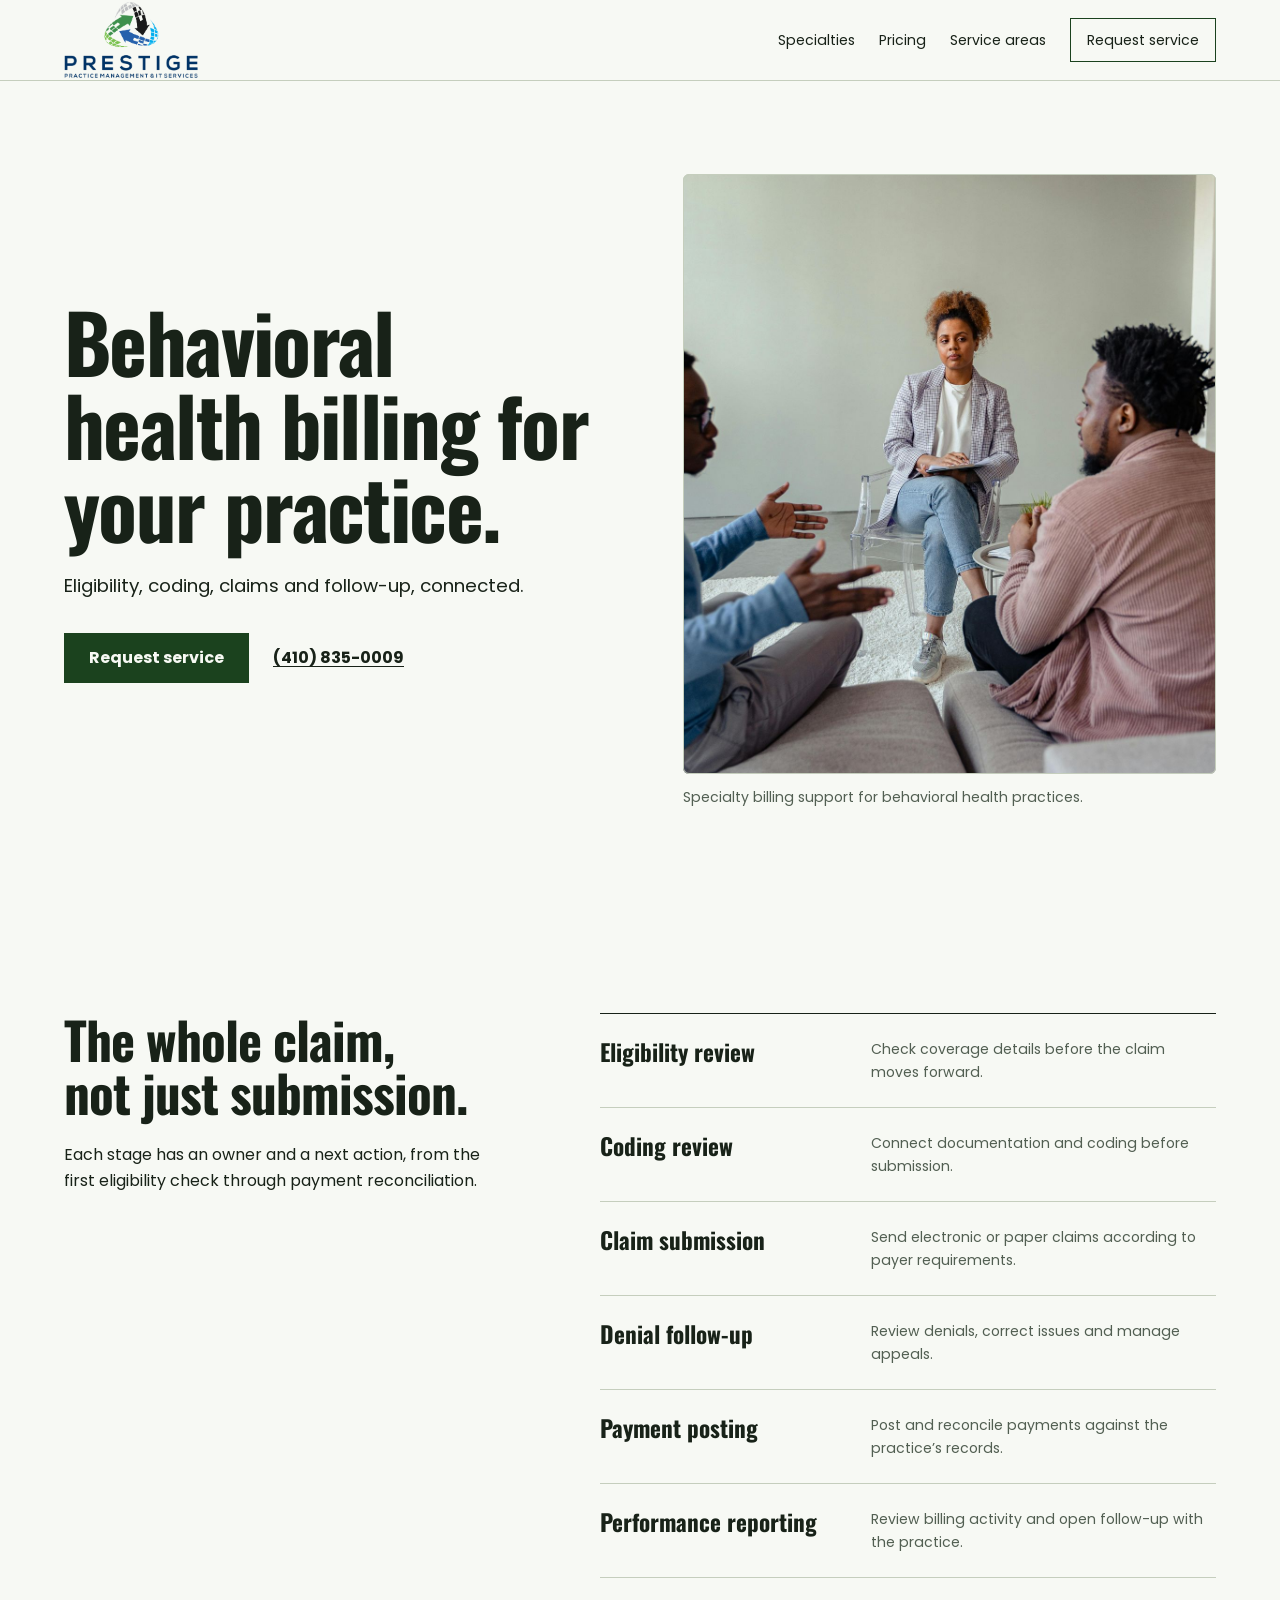
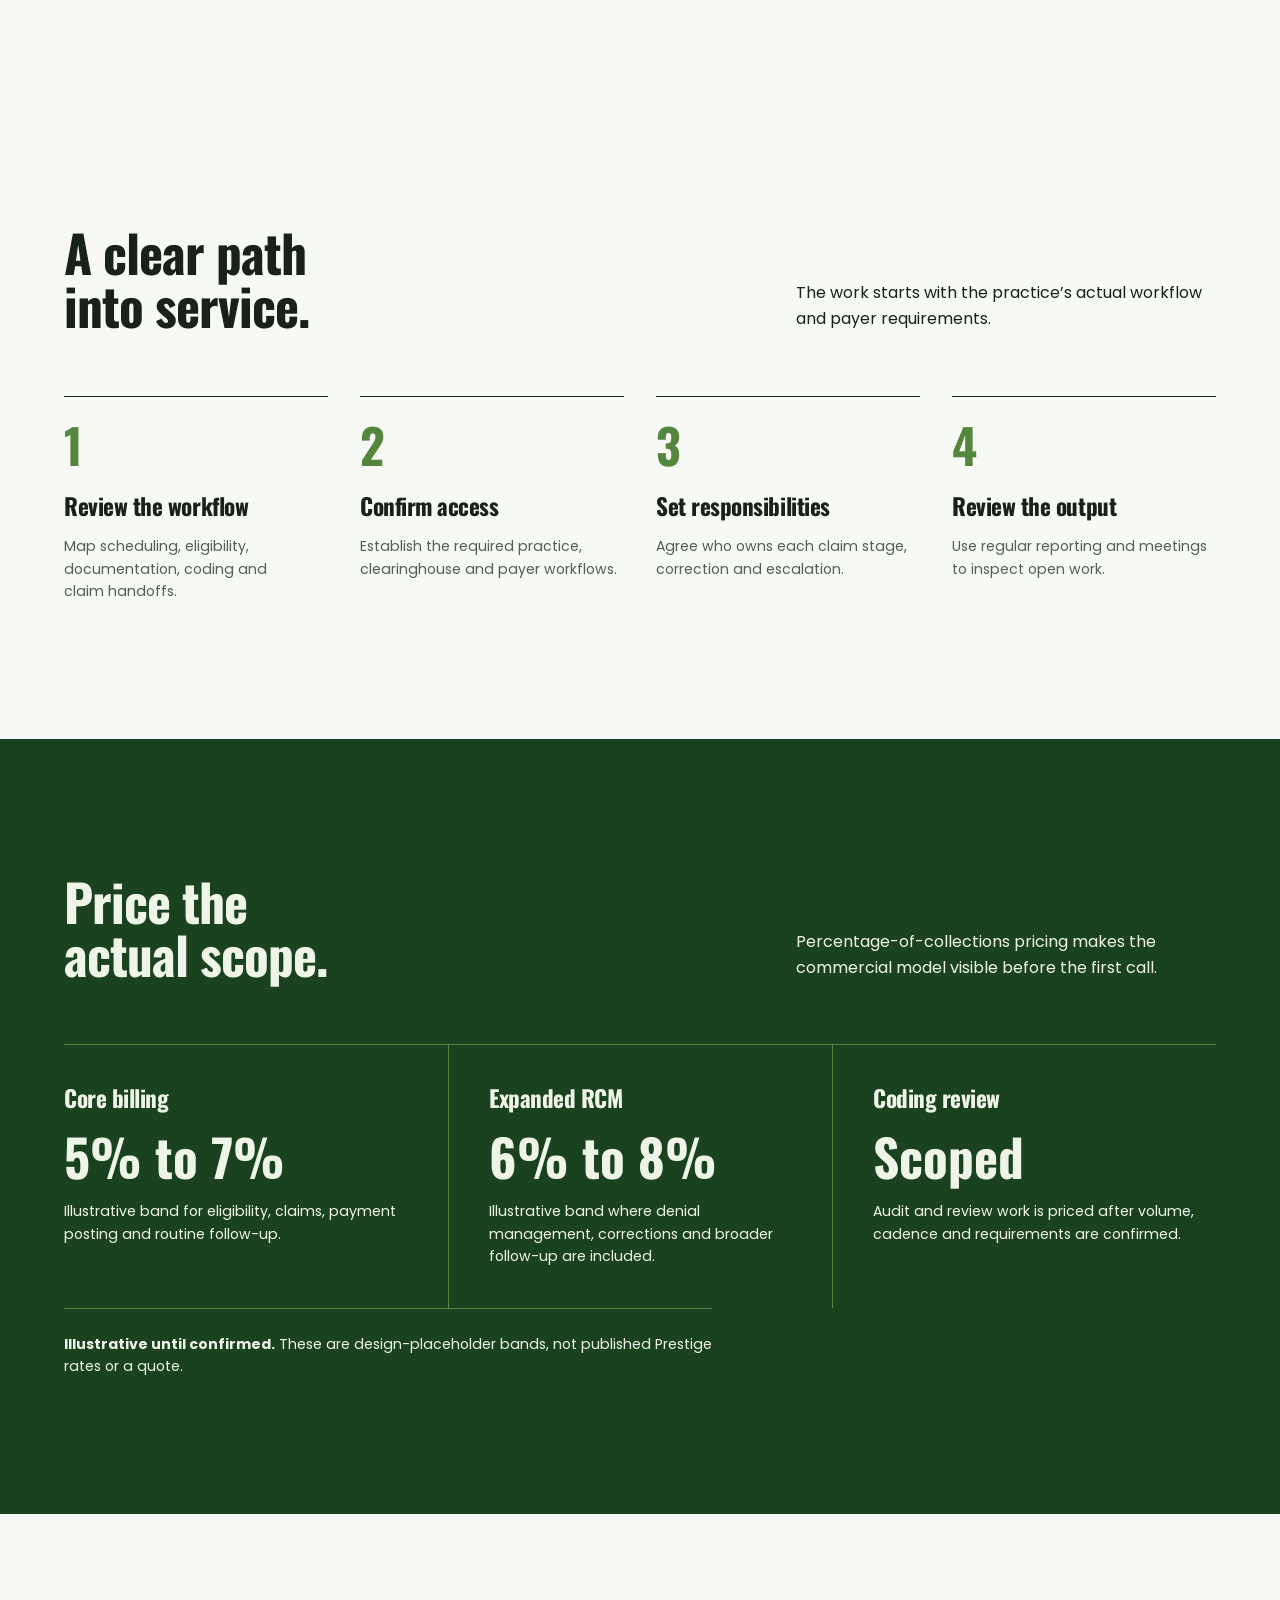
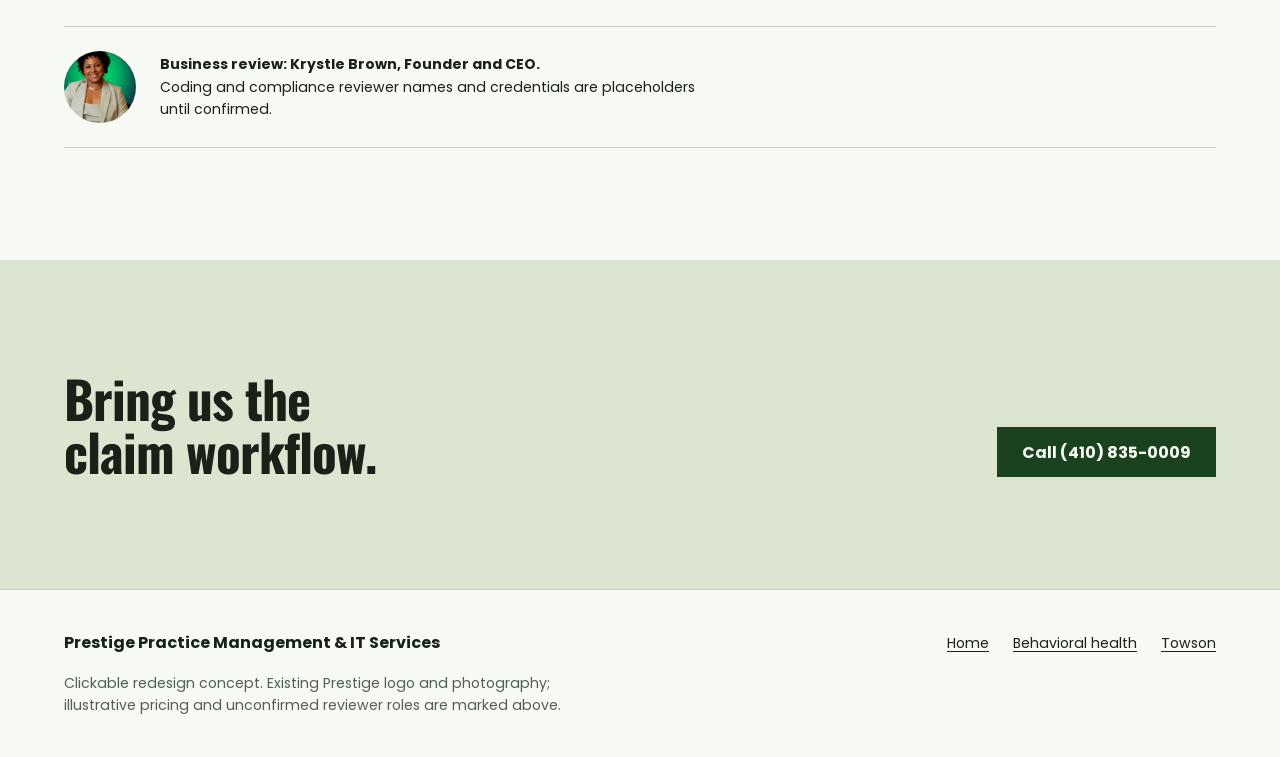
==== behavioral-health.html @ cbd38032 "Add Prestige PMIT clickable redesign concept" ====
<!doctype html>
<html lang="en">
<head>
  <meta charset="utf-8">
  <meta name="viewport" content="width=device-width,initial-scale=1">
  <title>Behavioral Health Billing | Prestige PMIT</title>
  <meta name="description" content="Behavioral health billing support from Prestige PMIT, covering eligibility, claims, denials, payment posting and reporting.">
  <link rel="preload" href="assets/behavioral-health.jpg" as="image" fetchpriority="high">
  <link rel="stylesheet" href="styles.css">
  <script src="site.js" defer></script>
</head>
<body>
  <a class="skip" href="#main">Skip to content</a>
  <header class="site-header">
    <div class="container nav">
      <a class="brand" href="index.html" aria-label="Prestige PMIT home"><img src="assets/prestige-logo.png" width="1566" height="910" alt="Prestige Practice Management & IT Services"></a>
      <button class="menu-toggle" type="button" aria-expanded="false" aria-controls="nav-links">Menu</button>
      <ul class="nav-links" id="nav-links">
        <li><a href="index.html#specialties">Specialties</a></li><li><a href="#pricing">Pricing</a></li><li><a href="towson.html">Service areas</a></li><li><a class="nav-cta" href="#request">Request service</a></li>
      </ul>
    </div>
  </header>
  <main id="main">
    <section class="hero">
      <div class="container hero-grid">
        <div class="hero-copy">
          <h1>Behavioral health billing for your practice.</h1>
          <p class="lead">Eligibility, coding, claims and follow-up, connected.</p>
          <div class="hero-actions"><a class="button" href="#request">Request service</a><a class="text-link" href="tel:(410) 835-0009">(410) 835-0009</a></div>
        </div>
        <figure class="hero-figure"><div class="hero-frame"><img src="assets/behavioral-health.jpg" width="1920" height="1280" alt="A behavioral health consultation" style="object-position:center" fetchpriority="high" decoding="async"></div><figcaption>Specialty billing support for behavioral health practices.</figcaption></figure>
      </div>
    </section>

    <section class="section section--tight">
      <div class="container split">
        <div class="split-copy"><h2>The whole claim, not just submission.</h2><p>Each stage has an owner and a next action, from the first eligibility check through payment reconciliation.</p></div>
        <ul class="check-list">
          <li><strong>Eligibility review</strong><span>Check coverage details before the claim moves forward.</span></li>
          <li><strong>Coding review</strong><span>Connect documentation and coding before submission.</span></li>
          <li><strong>Claim submission</strong><span>Send electronic or paper claims according to payer requirements.</span></li>
          <li><strong>Denial follow-up</strong><span>Review denials, correct issues and manage appeals.</span></li>
          <li><strong>Payment posting</strong><span>Post and reconcile payments against the practice’s records.</span></li>
          <li><strong>Performance reporting</strong><span>Review billing activity and open follow-up with the practice.</span></li>
        </ul>
      </div>
    </section>

    <section class="section">
      <div class="container">
        <div class="section-head"><h2>A clear path into service.</h2><p>The work starts with the practice’s actual workflow and payer requirements.</p></div>
        <ol class="steps">
          <li><h3>Review the workflow</h3><p>Map scheduling, eligibility, documentation, coding and claim handoffs.</p></li>
          <li><h3>Confirm access</h3><p>Establish the required practice, clearinghouse and payer workflows.</p></li>
          <li><h3>Set responsibilities</h3><p>Agree who owns each claim stage, correction and escalation.</p></li>
          <li><h3>Review the output</h3><p>Use regular reporting and meetings to inspect open work.</p></li>
        </ol>
      </div>
    </section>

    <section class="section pricing" id="pricing">
      <div class="container">
        <div class="section-head"><h2>Price the actual scope.</h2><p>Percentage-of-collections pricing makes the commercial model visible before the first call.</p></div>
        <div class="price-grid">
          <article class="price"><h3>Core billing</h3><div class="amount">5% to 7%</div><p>Illustrative band for eligibility, claims, payment posting and routine follow-up.</p></article>
          <article class="price"><h3>Expanded RCM</h3><div class="amount">6% to 8%</div><p>Illustrative band where denial management, corrections and broader follow-up are included.</p></article>
          <article class="price"><h3>Coding review</h3><div class="amount">Scoped</div><p>Audit and review work is priced after volume, cadence and requirements are confirmed.</p></article>
        </div>
        <p class="price-note"><strong>Illustrative until confirmed.</strong> These are design-placeholder bands, not published Prestige rates or a quote.</p>
      </div>
    </section>

    <section class="section section--tight">
      <div class="container">
        <div class="byline"><img src="assets/krystle-brown-portrait.png" width="400" height="600" alt="Krystle Brown" loading="lazy"><p><strong>Business review: Krystle Brown, Founder and CEO.</strong><br>Coding and compliance reviewer names and credentials are placeholders until confirmed.</p></div>
      </div>
    </section>

    <section class="close" id="request"><div class="container close-grid"><h2>Bring us the claim workflow.</h2><div class="hero-actions"><a class="button" href="tel:(410) 835-0009">Call (410) 835-0009</a></div></div></section>
  </main>
  <footer class="site-footer"><div class="container"><div class="footer-grid"><strong>Prestige Practice Management & IT Services</strong><nav class="footer-links" aria-label="Footer"><a href="index.html">Home</a><a href="behavioral-health.html">Behavioral health</a><a href="towson.html">Towson</a></nav></div><p class="prototype-note">Clickable redesign concept. Existing Prestige logo and photography; illustrative pricing and unconfirmed reviewer roles are marked above.</p></div></footer>
</body>
</html>
---- styles.css ----
/* Hallmark · theme: custom · idea: "A calm, exact practice ledger for a firm with real proof" · vibe: "editorial, precise, local, assured" · genre: editorial · job: hire · hero: asymmetric founder portrait · nav: quiet edge-aligned bar · footer: contact ledger · posture: committed · axes: light/grotesk-heavy/cool-green · imagery: existing Prestige brand assets
 * pre-emit critique: P4 H5 E4 S5 R4 V4 · weakest: R, seven services could become a generic grid; resolved with an uneven editorial index
 * hero-review: ship · 0 findings
 * finish-review: ship · 0 findings · gap: no before screenshots supplied
 */
@font-face{font-family:Oswald;src:url("assets/oswald.woff2") format("woff2");font-style:normal;font-weight:700;font-display:swap}
@font-face{font-family:Poppins;src:url("assets/poppins-regular.woff2") format("woff2");font-style:normal;font-weight:400;font-display:swap}
@font-face{font-family:Poppins;src:url("assets/poppins-bold.woff2") format("woff2");font-style:normal;font-weight:700;font-display:swap}
:root{
  --color-paper:oklch(98% .008 125);--color-paper-2:oklch(95% .018 125);--color-paper-3:oklch(91% .032 125);
  --color-ink:oklch(24% .025 145);--color-muted:oklch(47% .025 145);--color-rule:oklch(84% .025 130);
  --color-brand:oklch(57% .12 137);--color-brand-deep:oklch(34% .075 145);--color-brand-bright:oklch(76% .18 132);
  --color-accent-ink:oklch(98% .008 125);--color-focus:oklch(60% .17 137);--color-on-dark:oklch(96% .015 125);
  --font-display:Oswald,"Arial Narrow",sans-serif;--font-body:Poppins,system-ui,sans-serif;
  --text-display:clamp(3.6rem,6.3vw,6rem);--text-display-s:clamp(3rem,5vw,4.8rem);--text-section:clamp(2.5rem,4vw,3.6rem);--text-title:1.45rem;--text-lead:1.16rem;--text-md:1rem;--text-sm:.88rem;
  --space-3xs:2px;--space-2xs:4px;--space-xs:8px;--space-sm:12px;--space-md:16px;--space-lg:24px;--space-xl:40px;--space-2xl:64px;--space-3xl:96px;--space-4xl:144px;
  --section-gap-s:112px;--section-gap:136px;--container:1360px;--gutter:64px;--gap-columns:32px;
  --radius-card:6px;--dur-micro:120ms;--dur-short:220ms;--ease-out:cubic-bezier(.16,1,.3,1);--z-nav:300;
}
*{box-sizing:border-box}
html,body{overflow-x:clip}
html{scroll-behavior:smooth;scroll-padding-top:var(--space-3xl);scrollbar-color:var(--color-brand) var(--color-paper-2)}
body{margin:0;background:var(--color-paper);color:var(--color-ink);font-family:var(--font-body);font-size:var(--text-md);line-height:1.6;font-synthesis:none;caret-color:var(--color-brand)}
::selection{background:var(--color-brand-bright);color:var(--color-ink)}
img{display:block;max-width:100%}
a{color:inherit;text-decoration-thickness:1px;text-underline-offset:.2em}
button,a{touch-action:manipulation}
a:focus-visible,button:focus-visible,summary:focus-visible{outline:3px solid var(--color-focus);outline-offset:4px}
h1,h2,h3{margin:0;font-family:var(--font-display);font-weight:700;line-height:1.03;letter-spacing:-.02em;text-wrap:balance;overflow-wrap:break-word;min-width:0}
h1{font-size:var(--text-display);max-width:13ch}
h2{font-size:var(--text-section);max-width:16ch}
h3{font-size:var(--text-title);line-height:1.15;max-width:28ch}
p{margin:0;max-width:65ch;text-wrap:pretty}
ul,ol{margin:0;padding:0}
.container{width:100%;max-width:var(--container);margin-inline:auto;padding-inline:var(--gutter)}
.skip{position:absolute;left:var(--space-md);top:var(--space-md);transform:translateY(-200%);background:var(--color-ink);color:var(--color-on-dark);padding:var(--space-sm) var(--space-md);z-index:var(--z-nav)}
.skip:focus{transform:translateY(0)}
.site-header{border-bottom:1px solid var(--color-rule);background:var(--color-paper);position:relative;z-index:var(--z-nav)}
.nav{min-height:80px;display:flex;align-items:center;justify-content:space-between;gap:var(--space-lg)}
.brand{display:flex;align-items:center;gap:var(--space-md);text-decoration:none;flex-shrink:0}
.brand img{width:134px;height:78px;object-fit:contain}
.nav-links{display:flex;align-items:center;gap:var(--space-lg);list-style:none}
.nav-links a{font-size:var(--text-sm);text-decoration:none;white-space:nowrap}
.nav-links a:hover{color:var(--color-brand-deep);text-decoration:underline}
.nav-links .nav-cta{border:1px solid var(--color-brand-deep);min-height:44px;display:inline-flex;align-items:center;padding-inline:var(--space-md)}
.menu-toggle{display:none;border:1px solid var(--color-rule);background:var(--color-paper);color:var(--color-ink);font:var(--text-md) var(--font-body);min-height:44px;padding-inline:var(--space-md)}
.hero{padding-block:var(--space-xl);min-height:calc(100svh - 80px);display:flex;align-items:center}
.hero-grid{display:grid;grid-template-columns:minmax(0,1.02fr) minmax(0,.98fr);gap:var(--space-2xl);align-items:center;width:100%}
.hero-copy{display:flex;flex-direction:column;align-items:flex-start;gap:var(--space-lg)}
.hero-copy .lead{font-size:var(--text-lead);line-height:1.55;max-width:46ch}
.hero-actions{display:flex;align-items:center;gap:var(--space-lg);flex-wrap:wrap;padding-top:var(--space-xs)}
.button{display:inline-flex;align-items:center;justify-content:center;min-height:50px;padding-inline:var(--space-lg);border:1px solid var(--color-brand-deep);background:var(--color-brand-deep);color:var(--color-accent-ink);font-weight:700;text-decoration:none;white-space:nowrap;transition:background-color var(--dur-micro) var(--ease-out)}
.button:hover,.button:active{background:var(--color-brand)}
.button:disabled,.menu-toggle:disabled{opacity:.55;cursor:not-allowed}
.text-link{font-weight:700;white-space:nowrap}
.hero-figure{margin:0;min-width:0}
.hero-frame{aspect-ratio:4/4.5;overflow:hidden;border-radius:var(--radius-card);outline:1px solid var(--color-rule);outline-offset:-1px;background:var(--color-paper-2)}
.hero-frame img{width:100%;height:100%;object-fit:cover;object-position:76% center}
.hero-figure figcaption{padding-top:var(--space-sm);font-size:var(--text-sm);color:var(--color-muted);font-variant-numeric:tabular-nums}
.trust{border-block:1px solid var(--color-rule);background:var(--color-paper-2)}
.trust-grid{display:grid;grid-template-columns:repeat(4,minmax(0,1fr))}
.fact{padding-block:var(--space-lg);padding-inline:var(--space-lg);border-left:1px solid var(--color-rule)}
.fact:first-child{border-left:0;padding-left:0}
.fact:last-child{padding-right:0}
.fact strong{display:block;font-family:var(--font-display);font-size:2rem;line-height:1.1;font-variant-numeric:tabular-nums}
.fact span{display:block;font-size:var(--text-sm);color:var(--color-muted);padding-top:var(--space-xs)}
.section{padding-block:var(--section-gap)}
.section--tight{padding-block:var(--section-gap-s)}
.section-head{display:grid;grid-template-columns:minmax(0,1fr) minmax(0,1fr);gap:var(--gap-columns);align-items:end;padding-bottom:var(--space-2xl)}
.section-head p{max-width:42ch;justify-self:end}
.specialty-grid{display:grid;grid-template-columns:repeat(12,minmax(0,1fr));gap:var(--gap-columns)}
.specialty{grid-column:span 3;border-top:1px solid var(--color-ink);padding-block:var(--space-lg);display:flex;flex-direction:column;gap:var(--space-md);min-height:240px}
.specialty:nth-child(1),.specialty:nth-child(2){grid-column:span 6}
.specialty:nth-child(6),.specialty:nth-child(7){grid-column:span 6}
.specialty p{font-size:var(--text-sm);color:var(--color-muted)}
.specialty a{display:flex;flex-direction:column;gap:var(--space-md);text-decoration:none;flex:1}
.specialty a:hover h3{color:var(--color-brand-deep);text-decoration:underline;text-decoration-thickness:1px}
.specialty .service-meta{margin-top:auto;font-size:var(--text-sm);color:var(--color-brand-deep)}
.pricing{background:var(--color-brand-deep);color:var(--color-on-dark)}
.pricing .section-head p{color:var(--color-on-dark)}
.price-grid{display:grid;grid-template-columns:repeat(3,minmax(0,1fr));border-top:1px solid var(--color-brand)}
.price{padding-block:var(--space-xl);padding-inline:var(--space-xl);border-left:1px solid var(--color-brand)}
.price:first-child{border-left:0;padding-left:0}
.price:last-child{padding-right:0}
.price h3{font-size:var(--text-title)}
.price .amount{font-family:var(--font-display);font-size:clamp(2.8rem,4vw,4.2rem);line-height:1.1;padding-block:var(--space-md);font-variant-numeric:tabular-nums}
.price p{font-size:var(--text-sm);max-width:45ch;font-variant-numeric:tabular-nums}
.price-note{border-top:1px solid var(--color-brand);padding-top:var(--space-lg);font-size:var(--text-sm);max-width:72ch;font-variant-numeric:tabular-nums}
.local-grid{display:grid;grid-template-columns:minmax(0,5fr) minmax(0,7fr);gap:var(--space-3xl);align-items:start}
.local-copy{display:flex;flex-direction:column;gap:var(--space-lg);align-items:flex-start}
.town-list{list-style:none;border-top:1px solid var(--color-rule)}
.town-list li{display:grid;grid-template-columns:minmax(0,1fr) minmax(0,1.3fr);gap:var(--space-lg);padding-block:var(--space-lg);border-bottom:1px solid var(--color-rule)}
.town-list strong{font-family:var(--font-display);font-size:var(--text-title);line-height:1.2}
.town-list span{color:var(--color-muted);font-size:var(--text-sm)}
.authors{border-top:1px solid var(--color-ink)}
.author{display:grid;grid-template-columns:minmax(0,4fr) minmax(0,4fr) minmax(0,4fr);gap:var(--space-lg);padding-block:var(--space-lg);border-bottom:1px solid var(--color-rule);align-items:baseline}
.author strong{font-family:var(--font-display);font-size:var(--text-title)}
.author span{font-size:var(--text-sm);color:var(--color-muted)}
.close{padding-block:var(--section-gap-s);background:var(--color-paper-3)}
.close-grid{display:flex;align-items:end;justify-content:space-between;gap:var(--space-xl)}
.close h2{max-width:14ch}
.site-footer{padding-block:var(--space-xl);border-top:1px solid var(--color-rule)}
.footer-grid{display:flex;align-items:center;justify-content:space-between;gap:var(--space-lg)}
.footer-links{display:flex;gap:var(--space-lg);flex-wrap:wrap;font-size:var(--text-sm)}
.prototype-note{font-size:var(--text-sm);color:var(--color-muted);max-width:60ch;padding-top:var(--space-md)}
.page-intro{padding-block:var(--space-xl);border-bottom:1px solid var(--color-rule)}
.page-intro .container{display:flex;justify-content:space-between;gap:var(--space-lg);font-size:var(--text-sm);color:var(--color-muted)}
.breadcrumbs{display:flex;gap:var(--space-sm);list-style:none;flex-wrap:wrap}
.breadcrumbs a{white-space:nowrap}
.split{display:grid;grid-template-columns:minmax(0,5fr) minmax(0,7fr);gap:var(--space-3xl);align-items:start}
.split-copy{display:flex;flex-direction:column;gap:var(--space-lg)}
.check-list{list-style:none;border-top:1px solid var(--color-ink)}
.check-list li{padding-block:var(--space-lg);border-bottom:1px solid var(--color-rule);display:grid;grid-template-columns:minmax(0,1fr) minmax(0,1.4fr);gap:var(--space-lg)}
.check-list strong{font-family:var(--font-display);font-size:var(--text-title);line-height:1.2}
.check-list span{font-size:var(--text-sm);color:var(--color-muted)}
.steps{counter-reset:steps;list-style:none;display:grid;grid-template-columns:repeat(4,minmax(0,1fr));gap:var(--gap-columns)}
.steps li{counter-increment:steps;border-top:1px solid var(--color-ink);padding-top:var(--space-lg)}
.steps li::before{content:counter(steps);display:block;font-family:var(--font-display);font-size:3rem;line-height:1;color:var(--color-brand);font-variant-numeric:tabular-nums;padding-bottom:var(--space-lg)}
.steps h3{padding-bottom:var(--space-md)}
.steps p{font-size:var(--text-sm);color:var(--color-muted)}
.byline{display:flex;gap:var(--space-lg);align-items:center;border-block:1px solid var(--color-rule);padding-block:var(--space-lg)}
.byline img{width:72px;height:72px;object-fit:cover;object-position:90% center;border-radius:50%}
.byline p{font-size:var(--text-sm)}
.table-wrap{overflow-x:auto}
table{width:100%;border-collapse:collapse;text-align:left}
th{font-size:var(--text-sm);font-weight:700;color:var(--color-muted);padding-block:var(--space-md);border-bottom:1px solid var(--color-ink);white-space:nowrap}
td{padding-block:var(--space-lg);padding-right:var(--space-lg);border-bottom:1px solid var(--color-rule);vertical-align:top}
td:first-child{font-weight:700}
.faq{border-top:1px solid var(--color-ink)}
details{border-bottom:1px solid var(--color-rule)}
summary{cursor:pointer;list-style:none;font-family:var(--font-display);font-size:var(--text-title);line-height:1.3;padding-block:var(--space-lg);padding-right:var(--space-xl);position:relative}
summary::-webkit-details-marker{display:none}
summary::after{content:"+";position:absolute;right:0;top:var(--space-lg);font-family:var(--font-body)}
details[open] summary::after{content:"−"}
details p{padding-bottom:var(--space-lg);max-width:62ch}
@media(max-width:1100px){
  :root{--gutter:40px;--gap-columns:24px}
  .nav-links{gap:var(--space-md)}
  .nav-links a{font-size:var(--text-sm)}
  .brand img{width:112px}
  .hero-grid{gap:var(--space-xl)}
  .specialty{grid-column:span 6}
}
@media(max-width:800px){
  :root{--gutter:24px;--section-gap:96px;--section-gap-s:80px;--text-display:clamp(3.2rem,10vw,4.8rem);--text-section:clamp(2.35rem,8vw,3.3rem)}
  .menu-toggle{display:block}
  .nav-links{display:none;position:absolute;left:0;right:0;top:80px;background:var(--color-paper);border-bottom:1px solid var(--color-rule);padding:var(--space-lg) var(--gutter);flex-direction:column;align-items:flex-start}
  .nav-links.is-open{display:flex}
  .hero{min-height:auto;padding-block:var(--space-2xl)}
  .hero-grid,.section-head,.local-grid,.split{grid-template-columns:minmax(0,1fr);gap:var(--space-xl)}
  .hero-frame{aspect-ratio:4/4}
  .section-head p{justify-self:start}
  .trust-grid{grid-template-columns:repeat(2,minmax(0,1fr))}
  .fact:nth-child(3){border-left:0;padding-left:0}
  .fact:nth-child(n+3){border-top:1px solid var(--color-rule)}
  .price-grid{grid-template-columns:minmax(0,1fr)}
  .price{border-left:0;border-top:1px solid var(--color-brand);padding-inline:0}
  .price:first-child{border-top:0}
  .steps{grid-template-columns:repeat(2,minmax(0,1fr))}
  .close-grid,.footer-grid{align-items:flex-start;flex-direction:column}
}
@media(max-width:520px){
  :root{--gutter:20px;--gap-columns:16px}
  .brand img{width:102px;height:64px}
  .nav{min-height:72px}
  .nav-links{top:72px}
  .hero{padding-block:var(--space-xl)}
  .hero-copy{gap:var(--space-md)}
  .hero-actions{align-items:flex-start;flex-direction:column;gap:var(--space-md)}
  .hero-frame{aspect-ratio:4/4.2}
  .trust-grid{grid-template-columns:minmax(0,1fr)}
  .fact,.fact:first-child,.fact:nth-child(3){border-left:0;border-top:1px solid var(--color-rule);padding-inline:0}
  .fact:first-child{border-top:0}
  .specialty-grid{grid-template-columns:minmax(0,1fr)}
  .specialty,.specialty:nth-child(1),.specialty:nth-child(2),.specialty:nth-child(6),.specialty:nth-child(7){grid-column:1;min-height:0}
  .author{grid-template-columns:minmax(0,1fr);gap:var(--space-xs)}
  .town-list li,.check-list li{grid-template-columns:minmax(0,1fr);gap:var(--space-sm)}
  .steps{grid-template-columns:minmax(0,1fr)}
  .page-intro .container{flex-direction:column;gap:var(--space-xs)}
  .byline{align-items:flex-start}
  .table-wrap{overflow:visible}
  .table-wrap table,.table-wrap tbody,.table-wrap tr,.table-wrap td{display:block;width:100%}
  .table-wrap thead{display:none}
  .table-wrap tr{padding-block:var(--space-md);border-bottom:1px solid var(--color-brand)}
  .table-wrap td{border:0;padding-block:var(--space-xs);padding-right:0;font-variant-numeric:tabular-nums}
  .table-wrap td::before{content:attr(data-label);display:block;font-size:var(--text-sm);font-weight:400;color:var(--color-on-dark);padding-bottom:var(--space-2xs)}
  .footer-links{flex-direction:column;gap:var(--space-md)}
}
@media(prefers-reduced-motion:reduce){html{scroll-behavior:auto}.button{transition:none}}
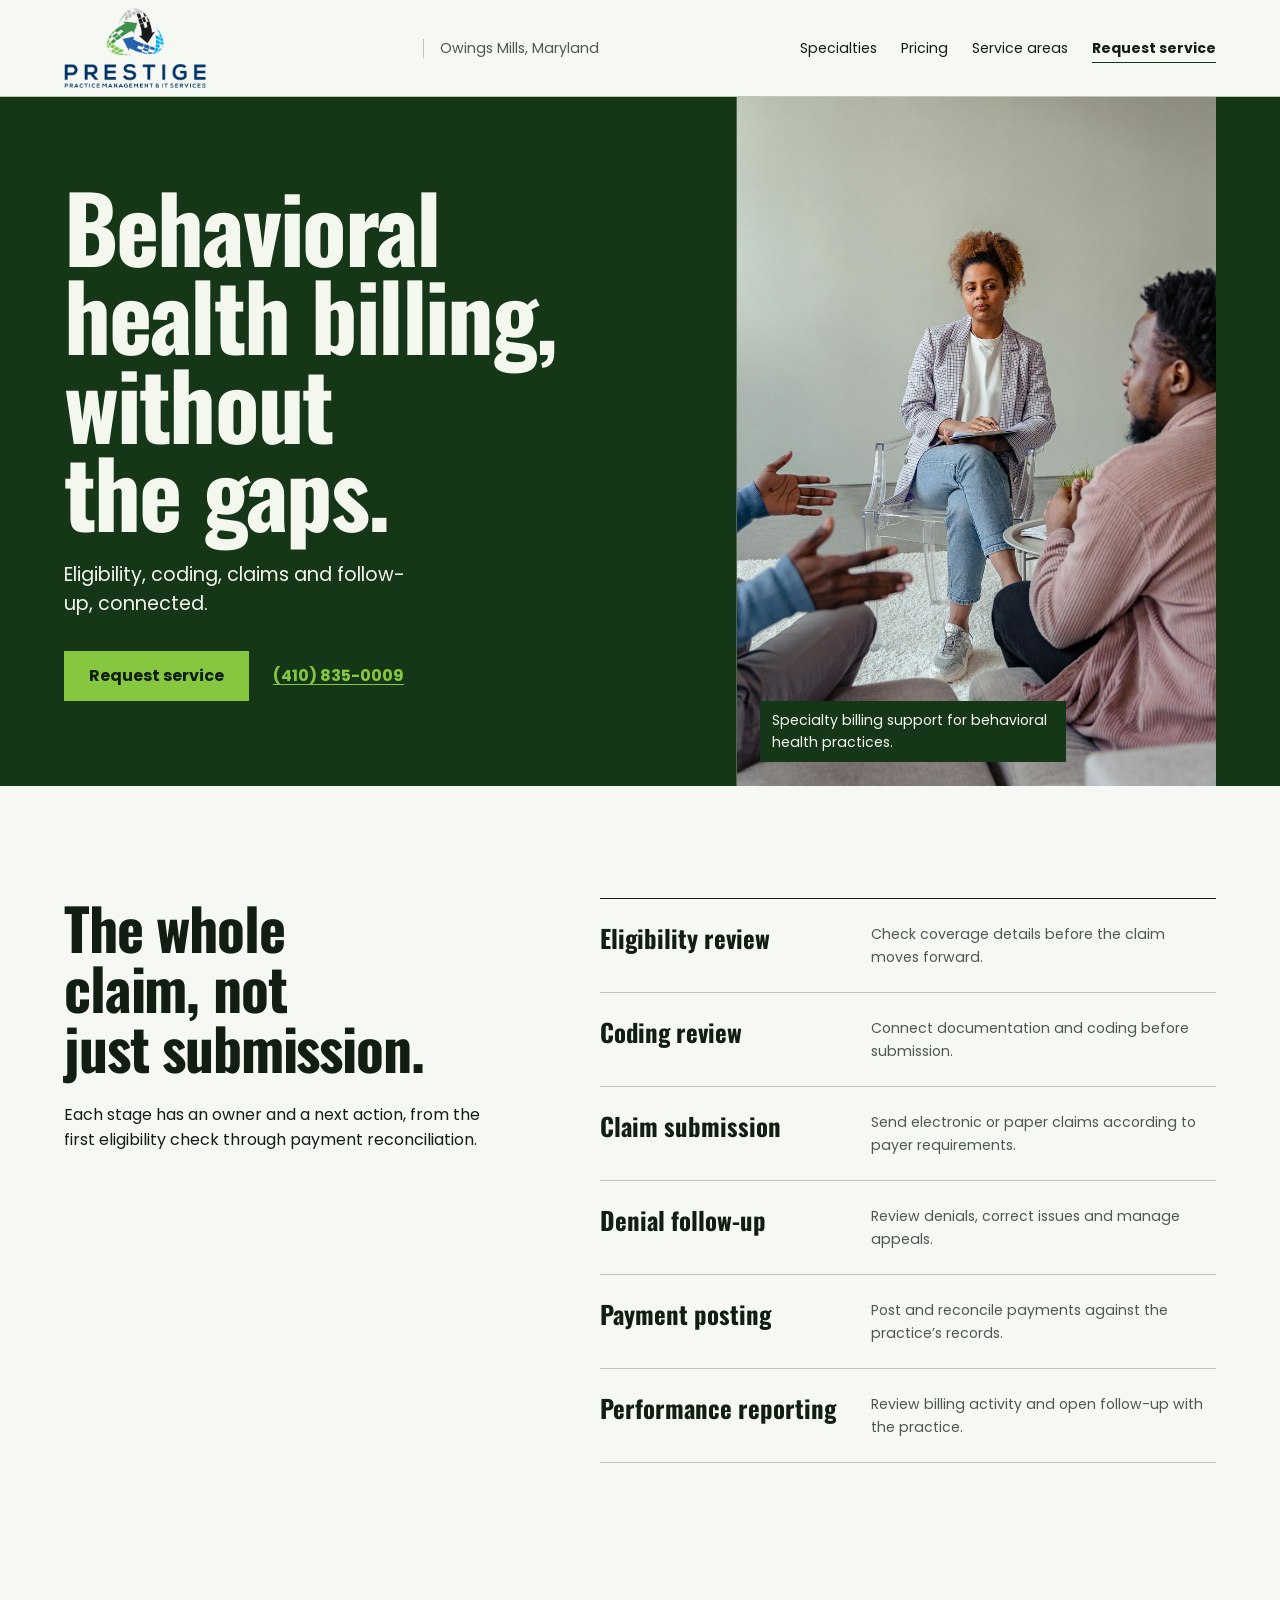
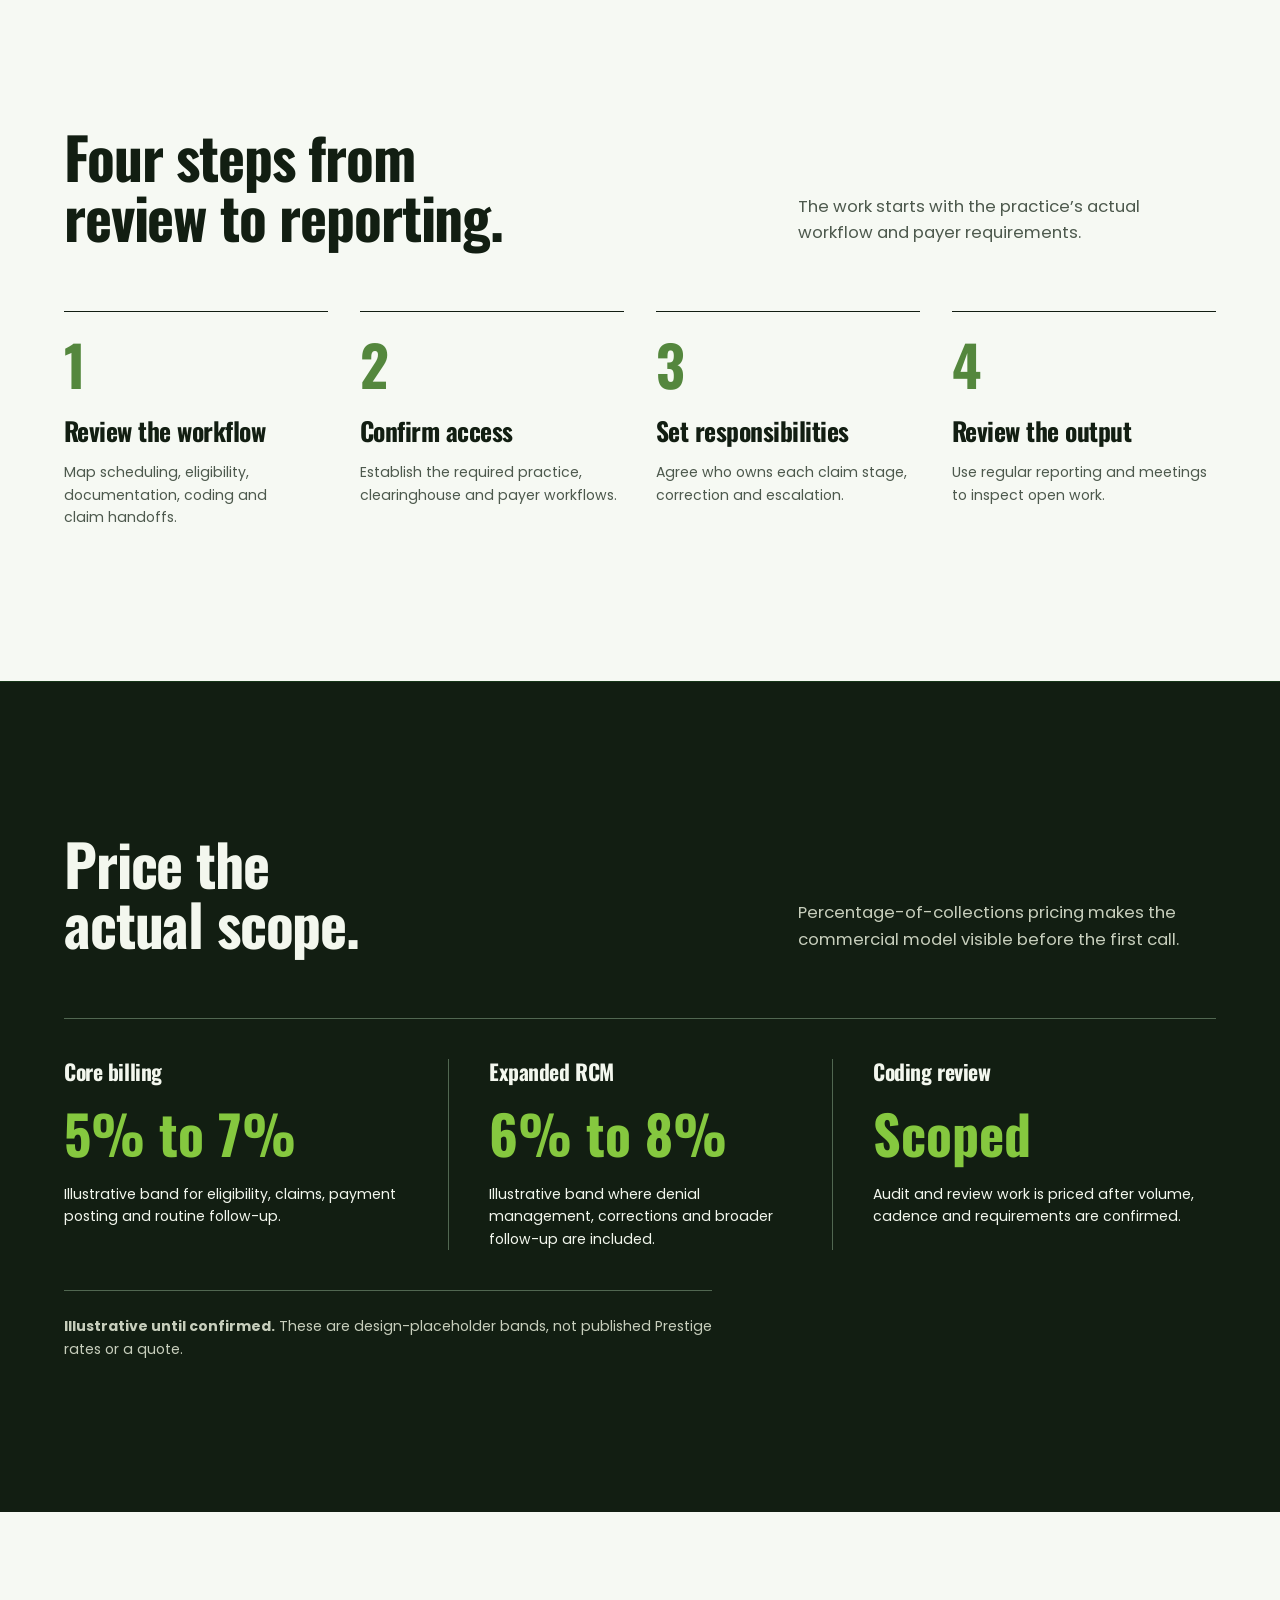
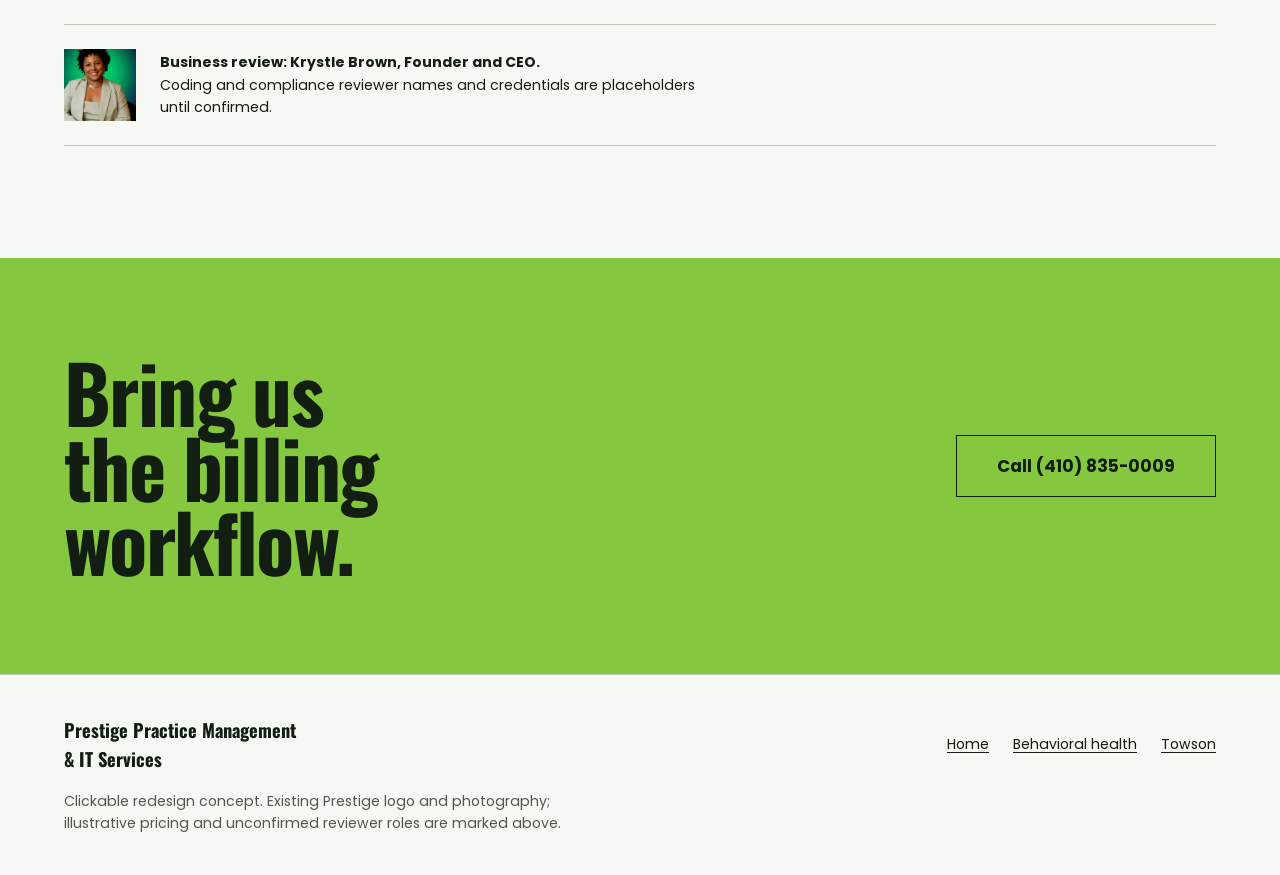
==== commit 7ddc9f73: "Elevate editorial design and remove founder hero" ====
--- a/behavioral-health.html
+++ b/behavioral-health.html
@@ -6,14 +6,14 @@
   <title>Behavioral Health Billing | Prestige PMIT</title>
   <meta name="description" content="Behavioral health billing support from Prestige PMIT, covering eligibility, claims, denials, payment posting and reporting.">
   <link rel="preload" href="assets/behavioral-health.jpg" as="image" fetchpriority="high">
-  <link rel="stylesheet" href="styles.css">
+  <link rel="stylesheet" href="styles-v2.css">
   <script src="site.js" defer></script>
 </head>
 <body>
   <a class="skip" href="#main">Skip to content</a>
   <header class="site-header">
     <div class="container nav">
-      <a class="brand" href="index.html" aria-label="Prestige PMIT home"><img src="assets/prestige-logo.png" width="1566" height="910" alt="Prestige Practice Management & IT Services"></a>
+      <a class="brand" href="index.html" aria-label="Prestige PMIT home"><img src="assets/prestige-logo.png" width="1566" height="910" alt="Prestige Practice Management & IT Services"></a><span class="brand-note">Owings Mills, Maryland</span>
       <button class="menu-toggle" type="button" aria-expanded="false" aria-controls="nav-links">Menu</button>
       <ul class="nav-links" id="nav-links">
         <li><a href="index.html#specialties">Specialties</a></li><li><a href="#pricing">Pricing</a></li><li><a href="towson.html">Service areas</a></li><li><a class="nav-cta" href="#request">Request service</a></li>
@@ -21,18 +21,18 @@
     </div>
   </header>
   <main id="main">
-    <section class="hero">
+    <section class="hero" data-od-id="hero">
       <div class="container hero-grid">
         <div class="hero-copy">
-          <h1>Behavioral health billing for your practice.</h1>
+          <h1>Behavioral health billing, without the gaps.</h1>
           <p class="lead">Eligibility, coding, claims and follow-up, connected.</p>
-          <div class="hero-actions"><a class="button" href="#request">Request service</a><a class="text-link" href="tel:(410) 835-0009">(410) 835-0009</a></div>
+          <div class="hero-actions"><a class="button" href="#request">Request service</a><a class="text-link" href="tel:+14108350009">(410) 835-0009</a></div>
         </div>
         <figure class="hero-figure"><div class="hero-frame"><img src="assets/behavioral-health.jpg" width="1920" height="1280" alt="A behavioral health consultation" style="object-position:center" fetchpriority="high" decoding="async"></div><figcaption>Specialty billing support for behavioral health practices.</figcaption></figure>
       </div>
     </section>
 
-    <section class="section section--tight">
+    <section class="section section--tight" data-od-id="scope">
       <div class="container split">
         <div class="split-copy"><h2>The whole claim, not just submission.</h2><p>Each stage has an owner and a next action, from the first eligibility check through payment reconciliation.</p></div>
         <ul class="check-list">
@@ -46,9 +46,9 @@
       </div>
     </section>
 
-    <section class="section">
+    <section class="section" data-od-id="process">
       <div class="container">
-        <div class="section-head"><h2>A clear path into service.</h2><p>The work starts with the practice’s actual workflow and payer requirements.</p></div>
+        <div class="section-head"><h2>Four steps from review to reporting.</h2><p>The work starts with the practice’s actual workflow and payer requirements.</p></div>
         <ol class="steps">
           <li><h3>Review the workflow</h3><p>Map scheduling, eligibility, documentation, coding and claim handoffs.</p></li>
           <li><h3>Confirm access</h3><p>Establish the required practice, clearinghouse and payer workflows.</p></li>
@@ -58,7 +58,7 @@
       </div>
     </section>
 
-    <section class="section pricing" id="pricing">
+    <section class="section pricing" id="pricing" data-od-id="pricing">
       <div class="container">
         <div class="section-head"><h2>Price the actual scope.</h2><p>Percentage-of-collections pricing makes the commercial model visible before the first call.</p></div>
         <div class="price-grid">
@@ -70,13 +70,13 @@
       </div>
     </section>
 
-    <section class="section section--tight">
+    <section class="section section--tight" data-od-id="reviewer">
       <div class="container">
         <div class="byline"><img src="assets/krystle-brown-portrait.png" width="400" height="600" alt="Krystle Brown" loading="lazy"><p><strong>Business review: Krystle Brown, Founder and CEO.</strong><br>Coding and compliance reviewer names and credentials are placeholders until confirmed.</p></div>
       </div>
     </section>
 
-    <section class="close" id="request"><div class="container close-grid"><h2>Bring us the claim workflow.</h2><div class="hero-actions"><a class="button" href="tel:(410) 835-0009">Call (410) 835-0009</a></div></div></section>
+    <section class="close" id="request" data-od-id="request"><div class="container close-grid"><h2>Bring us the billing workflow.</h2><div class="close-actions"><a class="button" href="tel:+14108350009">Call (410) 835-0009</a></div></div></section>
   </main>
   <footer class="site-footer"><div class="container"><div class="footer-grid"><strong>Prestige Practice Management & IT Services</strong><nav class="footer-links" aria-label="Footer"><a href="index.html">Home</a><a href="behavioral-health.html">Behavioral health</a><a href="towson.html">Towson</a></nav></div><p class="prototype-note">Clickable redesign concept. Existing Prestige logo and photography; illustrative pricing and unconfirmed reviewer roles are marked above.</p></div></footer>
 </body>
--- a/styles-v2.css
+++ b/styles-v2.css
@@ -0,0 +1,225 @@
+/* Hallmark · theme: custom · idea: "The billing office behind the practice, set like a working ledger" · vibe: "editorial, exact, grounded, confident" · genre: editorial · job: hire · hero: green editorial field with a decisive image edge · nav: quiet edge-aligned masthead · footer: contact ledger · posture: committed · axes: light/grotesk-heavy/cool-green · imagery: existing Prestige brand assets
+ * pre-emit critique: P5 H5 E4 S5 R4 V4 · weakest: E, the prior equal-card rhythm; resolved with a service ledger and a dominant first pricing band
+ * hero-review: superseded by v2 art direction
+ * finish-review: pending v2 review · gap: no before screenshots supplied
+ */
+@font-face{font-family:Oswald;src:url("assets/oswald.woff2") format("woff2");font-style:normal;font-weight:700;font-display:swap}
+@font-face{font-family:Poppins;src:url("assets/poppins-regular.woff2") format("woff2");font-style:normal;font-weight:400;font-display:swap}
+@font-face{font-family:Poppins;src:url("assets/poppins-bold.woff2") format("woff2");font-style:normal;font-weight:700;font-display:swap}
+:root{
+  --color-paper:oklch(97.8% .008 125);--color-paper-2:oklch(94.5% .018 125);--color-paper-3:oklch(90% .034 125);
+  --color-ink:oklch(22% .028 145);--color-muted:oklch(45% .025 145);--color-rule:oklch(82% .028 130);
+  --color-brand:oklch(57% .12 137);--color-brand-deep:oklch(30% .065 145);--color-brand-bright:oklch(76% .18 132);
+  --color-brand-mid:oklch(43% .085 140);--color-accent-ink:oklch(98% .008 125);--color-focus:oklch(62% .18 137);
+  --color-on-dark:oklch(97% .012 125);--color-on-dark-muted:oklch(84% .025 125);--color-rule-on-dark:oklch(49% .045 145);
+  --font-display:Oswald,"Arial Narrow",sans-serif;--font-body:Poppins,system-ui,sans-serif;
+  --text-display:clamp(4.1rem,7.2vw,7.4rem);--text-display-s:clamp(3.4rem,5.5vw,5.2rem);--text-section:clamp(2.8rem,4.5vw,4.4rem);--text-title:1.6rem;--text-lead:1.2rem;--text-md:1rem;--text-sm:.88rem;
+  --space-3xs:2px;--space-2xs:4px;--space-xs:8px;--space-sm:12px;--space-md:16px;--space-lg:24px;--space-xl:40px;--space-2xl:64px;--space-3xl:96px;--space-4xl:144px;
+  --section-gap-s:112px;--section-gap:152px;--container:1360px;--gutter:64px;--gap-columns:32px;
+  --dur-micro:120ms;--dur-short:220ms;--ease-out:cubic-bezier(.16,1,.3,1);--z-nav:300;
+}
+*{box-sizing:border-box}
+html,body{overflow-x:clip}
+html{scroll-behavior:smooth;scroll-padding-top:var(--space-3xl);scrollbar-color:var(--color-brand) var(--color-paper-2)}
+body{margin:0;background:var(--color-paper);color:var(--color-ink);font-family:var(--font-body);font-size:var(--text-md);line-height:1.6;font-synthesis:none;caret-color:var(--color-brand)}
+::selection{background:var(--color-brand-bright);color:var(--color-ink)}
+img{display:block;max-width:100%}
+a{color:inherit;text-decoration-thickness:1px;text-underline-offset:.2em}
+button,a{touch-action:manipulation}
+a:focus-visible,button:focus-visible,summary:focus-visible{outline:3px solid var(--color-focus);outline-offset:4px}
+h1,h2,h3{margin:0;font-family:var(--font-display);font-weight:700;line-height:1.04;letter-spacing:-.02em;text-wrap:balance;overflow-wrap:break-word;min-width:0}
+h1{font-size:var(--text-display);line-height:.96;max-width:11ch}
+h2{font-size:var(--text-section);max-width:14ch}
+h3{font-size:var(--text-title);line-height:1.15;max-width:28ch}
+p{margin:0;max-width:65ch;text-wrap:pretty}
+ul,ol{margin:0;padding:0}
+.container{width:100%;max-width:var(--container);margin-inline:auto;padding-inline:var(--gutter)}
+.skip{position:absolute;left:var(--space-md);top:var(--space-md);transform:translateY(-200%);background:var(--color-ink);color:var(--color-on-dark);padding:var(--space-sm) var(--space-md);z-index:var(--z-nav)}
+.skip:focus{transform:translateY(0)}
+.site-header{border-bottom:1px solid var(--color-rule);background:var(--color-paper);position:relative;z-index:var(--z-nav)}
+.nav{min-height:96px;display:flex;align-items:center;justify-content:space-between;gap:var(--space-lg)}
+.brand{display:flex;align-items:center;flex-shrink:0;text-decoration:none}
+.brand img{width:142px;height:83px;object-fit:contain}
+.brand-note{font-size:var(--text-sm);color:var(--color-muted);border-left:1px solid var(--color-rule);padding-left:var(--space-md);margin-left:var(--space-md);line-height:1.35;white-space:nowrap}
+.nav-links{display:flex;align-items:center;gap:var(--space-lg);list-style:none}
+.nav-links a{font-size:var(--text-sm);text-decoration:none;white-space:nowrap}
+.nav-links a:hover{text-decoration:underline}
+.nav-links .nav-cta{border-bottom:1px solid var(--color-brand-deep);padding-bottom:var(--space-2xs);font-weight:700}
+.menu-toggle{display:none;border:1px solid var(--color-rule);background:var(--color-paper);color:var(--color-ink);font:var(--text-md) var(--font-body);min-height:44px;padding-inline:var(--space-md)}
+.hero{padding:0;background:var(--color-brand-deep);color:var(--color-on-dark)}
+.hero-grid{display:grid;grid-template-columns:minmax(0,7fr) minmax(0,5fr);gap:0;align-items:stretch;min-height:calc(100svh - 96px - 114px - 1px);width:100%}
+.hero-copy{display:flex;flex-direction:column;align-items:flex-start;justify-content:center;gap:var(--space-lg);padding-block:var(--space-xl);padding-right:var(--space-2xl)}
+.hero h1{color:var(--color-on-dark);max-width:10ch}
+.hero-copy .lead{font-size:var(--text-lead);line-height:1.55;max-width:40ch;color:var(--color-on-dark)}
+.hero-actions{display:flex;align-items:center;gap:var(--space-lg);flex-wrap:wrap;padding-top:var(--space-xs)}
+.button{display:inline-flex;align-items:center;justify-content:center;min-height:50px;padding-inline:var(--space-lg);border:1px solid var(--color-brand-bright);background:var(--color-brand-bright);color:var(--color-ink);font-weight:700;text-decoration:none;white-space:nowrap;transition:background-color var(--dur-micro) var(--ease-out),border-color var(--dur-micro) var(--ease-out)}
+.button:hover,.button:active{background:var(--color-on-dark);border-color:var(--color-on-dark)}
+.button:disabled,.menu-toggle:disabled{opacity:.55;cursor:not-allowed}
+.text-link{font-weight:700;white-space:nowrap}
+.hero .text-link{color:var(--color-brand-bright);text-decoration-color:var(--color-brand-bright)}
+.hero-figure{margin:0;min-width:0;position:relative;height:100%;display:flex}
+.hero-frame{width:100%;height:100%;min-height:100%;overflow:hidden;border-left:1px solid var(--color-rule-on-dark);background:var(--color-brand-mid);color:var(--color-on-dark)}
+.hero-frame img{width:100%;height:100%;object-fit:cover;object-position:center}
+.hero-figure figcaption{position:absolute;left:var(--space-lg);bottom:var(--space-lg);z-index:2;background:var(--color-brand-deep);color:var(--color-on-dark);padding:var(--space-xs) var(--space-sm);font-size:var(--text-sm);max-width:34ch;font-variant-numeric:tabular-nums}
+.trust{background:var(--color-brand-bright);color:var(--color-ink);border-bottom:1px solid var(--color-brand-deep)}
+.trust-grid{display:grid;grid-template-columns:repeat(4,minmax(0,1fr));padding-block:var(--space-lg)}
+.fact{padding-inline:var(--space-lg);border-left:1px solid var(--color-brand-mid)}
+.fact:first-child{border-left:0;padding-left:0}
+.fact:last-child{padding-right:0}
+.fact strong{display:block;font-family:var(--font-display);font-size:2.2rem;line-height:1;font-variant-numeric:tabular-nums}
+.fact span{display:block;font-size:var(--text-sm);padding-top:var(--space-xs);color:var(--color-brand-deep)}
+.section{padding-block:var(--section-gap)}
+.section--tight{padding-block:var(--section-gap-s)}
+.section-head{display:grid;grid-template-columns:minmax(0,7fr) minmax(0,5fr);gap:var(--gap-columns);align-items:end;padding-bottom:var(--space-2xl)}
+.section-head p{max-width:38ch;justify-self:end;font-size:1.04rem;color:var(--color-muted)}
+.specialty-grid{list-style:none;border-top:1px solid var(--color-ink);counter-reset:specialty}
+.specialty{counter-increment:specialty;border-bottom:1px solid var(--color-rule);margin:0}
+.specialty a{display:grid;grid-template-columns:56px minmax(0,1.2fr) minmax(0,1.5fr) auto;gap:var(--space-lg);align-items:start;padding-block:var(--space-lg);text-decoration:none}
+.specialty a::before{content:counter(specialty,decimal-leading-zero);font-family:var(--font-display);font-size:var(--text-sm);color:var(--color-brand);padding-top:var(--space-xs);font-variant-numeric:tabular-nums}
+.specialty h3{font-size:2.15rem;line-height:1.05;max-width:16ch}
+.specialty p{font-size:.96rem;color:var(--color-muted);max-width:48ch}
+.specialty .service-meta{justify-self:end;font-size:var(--text-sm);font-weight:700;white-space:nowrap;padding-top:var(--space-xs)}
+.specialty a:hover h3{text-decoration:underline;text-decoration-thickness:1px;text-underline-offset:.15em}
+.specialty:first-child a{background:var(--color-paper-3);padding-inline:var(--space-lg);margin-inline:calc(var(--space-lg) * -1)}
+.specialty:first-child{padding-inline:var(--space-lg);margin-inline:calc(var(--space-lg) * -1)}
+.pricing{background:var(--color-ink);color:var(--color-on-dark);border-top:1px solid var(--color-brand-deep)}
+.pricing .section-head p{color:var(--color-on-dark-muted)}
+.price-grid{display:grid;grid-template-columns:repeat(12,minmax(0,1fr));border-top:1px solid var(--color-rule-on-dark);padding-top:var(--space-xl)}
+.price{grid-column:span 4;border-left:1px solid var(--color-rule-on-dark);padding-inline:var(--space-xl);min-width:0}
+.price:first-child{border-left:0;padding-left:0}
+.price:last-child{padding-right:0}
+.price-grid--lead .price{grid-column:span 3}
+.price-grid--lead .price--lead{grid-column:span 6;padding-right:var(--space-3xl)}
+.price h3{font-size:1.35rem;max-width:16ch}
+.price .amount{font-family:var(--font-display);font-size:clamp(3rem,4.2vw,4.2rem);line-height:.95;padding-block:var(--space-lg);font-variant-numeric:tabular-nums;color:var(--color-brand-bright)}
+.price .amount--text{font-size:clamp(2rem,2.7vw,2.6rem);line-height:1.2;max-width:9ch;font-variant-numeric:tabular-nums}
+.price-grid--lead .price--lead .amount{font-size:clamp(4.4rem,6.4vw,6.4rem);font-variant-numeric:tabular-nums}
+.price p{font-size:var(--text-sm);max-width:45ch;color:var(--color-on-dark);font-variant-numeric:tabular-nums}
+.price-note{border-top:1px solid var(--color-rule-on-dark);margin-top:var(--space-xl);padding-top:var(--space-lg);font-size:var(--text-sm);max-width:72ch;color:var(--color-on-dark-muted);font-variant-numeric:tabular-nums}
+.local-grid{display:grid;grid-template-columns:minmax(0,7fr) minmax(0,5fr);gap:var(--space-3xl);align-items:center}
+.local-copy{display:flex;flex-direction:column;gap:var(--space-lg);align-items:flex-start}
+.local-copy p{max-width:45ch}
+.town-list{list-style:none;border-top:1px solid var(--color-ink)}
+.town-list li{display:grid;grid-template-columns:minmax(0,1.4fr) minmax(0,1.6fr);gap:var(--space-lg);padding-block:var(--space-lg);border-bottom:1px solid var(--color-rule)}
+.town-list strong{font-family:var(--font-display);font-size:1.7rem;line-height:1.15}
+.town-list span{color:var(--color-muted);font-size:var(--text-sm);padding-top:var(--space-2xs)}
+.authors{border-top:1px solid var(--color-ink)}
+.author{display:grid;grid-template-columns:minmax(0,1.2fr) minmax(0,.9fr) minmax(0,1.4fr);gap:var(--space-lg);padding-block:var(--space-lg);border-bottom:1px solid var(--color-rule);align-items:baseline}
+.author strong{font-family:var(--font-display);font-size:2rem;line-height:1.1}
+.author span{font-size:var(--text-sm);color:var(--color-muted)}
+.author-note{font-size:var(--text-sm);color:var(--color-muted);padding-top:var(--space-md)}
+.close{padding-block:var(--space-3xl);background:var(--color-brand-bright);color:var(--color-ink)}
+.close-grid{display:flex;align-items:center;justify-content:space-between;gap:var(--space-2xl)}
+.close h2{max-width:11ch;font-size:clamp(4rem,6.2vw,6.2rem);line-height:.94}
+.close-actions{flex-shrink:0}
+.close .button{background:transparent;border-color:var(--color-ink);color:var(--color-ink);min-height:62px;padding-inline:var(--space-xl);font-size:1.05rem}
+.close .button:hover{background:var(--color-brand-deep);border-color:var(--color-brand-deep)}
+.site-footer{padding-block:var(--space-xl);border-top:1px solid var(--color-rule)}
+.footer-grid{display:flex;align-items:center;justify-content:space-between;gap:var(--space-lg)}
+.footer-grid>strong{font-family:var(--font-display);font-size:1.15rem;max-width:24ch}
+.footer-links{display:flex;gap:var(--space-lg);flex-wrap:wrap;font-size:var(--text-sm)}
+.prototype-note{font-size:var(--text-sm);color:var(--color-muted);max-width:60ch;padding-top:var(--space-md)}
+.page-intro{padding-block:var(--space-xl);border-bottom:1px solid var(--color-rule)}
+.page-intro .container{display:flex;justify-content:space-between;gap:var(--space-lg);font-size:var(--text-sm);color:var(--color-muted)}
+.breadcrumbs{display:flex;gap:var(--space-sm);list-style:none;flex-wrap:wrap}
+.breadcrumbs a{white-space:nowrap}
+.split{display:grid;grid-template-columns:minmax(0,5fr) minmax(0,7fr);gap:var(--space-3xl);align-items:start}
+.split-copy{display:flex;flex-direction:column;gap:var(--space-lg)}
+.check-list{list-style:none;border-top:1px solid var(--color-ink)}
+.check-list li{padding-block:var(--space-lg);border-bottom:1px solid var(--color-rule);display:grid;grid-template-columns:minmax(0,1fr) minmax(0,1.4fr);gap:var(--space-lg)}
+.check-list strong{font-family:var(--font-display);font-size:1.55rem;line-height:1.2}
+.check-list span{font-size:var(--text-sm);color:var(--color-muted)}
+.steps{counter-reset:steps;list-style:none;display:grid;grid-template-columns:repeat(4,minmax(0,1fr));gap:var(--gap-columns)}
+.steps li{counter-increment:steps;border-top:1px solid var(--color-ink);padding-top:var(--space-lg)}
+.steps li::before{content:counter(steps);display:block;font-family:var(--font-display);font-size:3.5rem;line-height:1;color:var(--color-brand);font-variant-numeric:tabular-nums;padding-bottom:var(--space-lg)}
+.steps h3{padding-bottom:var(--space-md)}
+.steps p{font-size:var(--text-sm);color:var(--color-muted)}
+.byline{display:flex;gap:var(--space-lg);align-items:center;border-block:1px solid var(--color-rule);padding-block:var(--space-lg)}
+.byline img{width:72px;height:72px;object-fit:cover;object-position:90% center}
+.byline p{font-size:var(--text-sm)}
+.table-wrap{overflow-x:auto}
+table{width:100%;border-collapse:collapse;text-align:left}
+th{font-size:var(--text-sm);font-weight:700;color:var(--color-muted);padding-block:var(--space-md);border-bottom:1px solid var(--color-ink);white-space:nowrap}
+td{padding-block:var(--space-lg);padding-right:var(--space-lg);border-bottom:1px solid var(--color-rule);vertical-align:top;font-variant-numeric:tabular-nums}
+td:first-child{font-weight:700}
+.pricing th{color:var(--color-on-dark-muted);border-bottom-color:var(--color-on-dark)}
+.pricing td{border-bottom-color:var(--color-rule-on-dark);color:var(--color-on-dark)}
+.pricing td:first-child{color:var(--color-on-dark)}
+.faq{border-top:1px solid var(--color-ink)}
+details{border-bottom:1px solid var(--color-rule)}
+summary{cursor:pointer;list-style:none;font-family:var(--font-display);font-size:1.6rem;line-height:1.3;padding-block:var(--space-lg);padding-right:var(--space-xl);position:relative}
+summary::-webkit-details-marker{display:none}
+summary::after{content:"+";position:absolute;right:0;top:var(--space-lg);font-family:var(--font-body)}
+details[open] summary::after{content:"−"}
+details p{padding-bottom:var(--space-lg);max-width:62ch}
+.hero .town-list{border-top-color:var(--color-rule-on-dark);align-self:center;padding-right:var(--space-2xl)}
+.hero .town-list li{border-bottom-color:var(--color-rule-on-dark)}
+.hero .town-list strong{color:var(--color-on-dark)}
+.hero .town-list span{color:var(--color-on-dark-muted)}
+@media(max-width:1100px){
+  :root{--gutter:40px;--gap-columns:24px;--section-gap:128px;--section-gap-s:96px}
+  .brand-note{display:none}
+  .nav-links{gap:var(--space-md)}
+  .hero-grid{grid-template-columns:minmax(0,1.1fr) minmax(0,.9fr)}
+  .hero-copy{padding-right:var(--space-xl)}
+  .price--lead{padding-right:var(--space-xl)}
+  .specialty a{grid-template-columns:44px minmax(0,1fr) minmax(0,1.2fr)}
+  .specialty .service-meta{grid-column:2/-1;justify-self:start;padding-top:0}
+}
+@media(max-width:800px){
+  :root{--gutter:24px;--gap-columns:16px;--section-gap:104px;--section-gap-s:80px;--text-display:clamp(3.8rem,11vw,5.4rem);--text-section:clamp(2.6rem,8vw,3.7rem)}
+  .menu-toggle{display:block}
+  .nav-links{display:none;position:absolute;left:0;right:0;top:96px;background:var(--color-paper);border-bottom:1px solid var(--color-rule);padding:var(--space-lg) var(--gutter);flex-direction:column;align-items:flex-start}
+  .nav-links.is-open{display:flex}
+  .hero-grid{grid-template-columns:minmax(0,1fr);min-height:auto}
+  .hero-copy{padding-block:var(--space-2xl);padding-right:0;gap:var(--space-md)}
+  .hero h1{max-width:12ch}
+  .hero-figure{height:auto;flex-direction:column}
+  .hero-frame{height:340px;flex-shrink:0;border-left:0;border-top:1px solid var(--color-rule-on-dark)}
+  .hero-figure figcaption{position:static;max-width:none;background:var(--color-brand-mid);color:var(--color-on-dark);padding:var(--space-sm) var(--space-md)}
+  .trust-grid{grid-template-columns:repeat(2,minmax(0,1fr))}
+  .fact{padding-inline:var(--space-md)}
+  .fact:nth-child(3){border-left:0;padding-left:0}
+  .fact:nth-child(n+3){border-top:1px solid var(--color-brand-mid);padding-top:var(--space-md);margin-top:var(--space-md)}
+  .section-head,.local-grid,.split{grid-template-columns:minmax(0,1fr);gap:var(--space-xl)}
+  .section-head p{justify-self:start}
+  .price-grid{grid-template-columns:minmax(0,1fr);padding-top:0}
+  .price,.price-grid--lead .price{grid-column:1;border-left:0;border-top:1px solid var(--color-rule-on-dark);padding:var(--space-lg) 0}
+  .price:first-child{border-top:0;padding-top:0}
+  .specialty a{grid-template-columns:40px minmax(0,1fr);gap:var(--space-md)}
+  .specialty h3{font-size:1.9rem}
+  .specialty p,.specialty .service-meta{grid-column:2}
+  .specialty:first-child a{margin-inline:calc(var(--space-md) * -1);padding-inline:var(--space-md)}
+  .specialty:first-child{padding-inline:var(--space-md);margin-inline:calc(var(--space-md) * -1)}
+  .steps{grid-template-columns:repeat(2,minmax(0,1fr))}
+  .close-grid,.footer-grid{align-items:flex-start;flex-direction:column}
+  .hero .town-list{padding-right:0;padding-bottom:var(--space-2xl)}
+}
+@media(max-width:520px){
+  :root{--gutter:20px;--text-display:clamp(3.4rem,14vw,4.4rem);--text-section:clamp(2.4rem,11vw,3.2rem)}
+  .brand img{width:112px;height:66px}
+  .nav{min-height:76px}
+  .nav-links{top:76px}
+  .hero-copy{padding-block:var(--space-xl)}
+  .hero-actions{align-items:flex-start;flex-direction:column;gap:var(--space-md)}
+  .hero-frame{height:220px}
+  .trust-grid{grid-template-columns:minmax(0,1fr)}
+  .fact,.fact:first-child,.fact:nth-child(3){border-left:0;border-top:1px solid var(--color-brand-mid);padding-inline:0;padding-top:var(--space-md);margin-top:var(--space-md)}
+  .fact:first-child{border-top:0;padding-top:0;margin-top:0}
+  .specialty a{grid-template-columns:32px minmax(0,1fr)}
+  .specialty h3{font-size:1.7rem}
+  .price--lead .amount{font-size:4rem;font-variant-numeric:tabular-nums}
+  .author{grid-template-columns:minmax(0,1fr);gap:var(--space-xs)}
+  .town-list li,.check-list li{grid-template-columns:minmax(0,1fr);gap:var(--space-sm)}
+  .steps{grid-template-columns:minmax(0,1fr)}
+  .page-intro .container{flex-direction:column;gap:var(--space-xs)}
+  .byline{align-items:flex-start}
+  .table-wrap{overflow:visible}
+  .table-wrap table,.table-wrap tbody,.table-wrap tr,.table-wrap td{display:block;width:100%}
+  .table-wrap thead{display:none}
+  .table-wrap tr{padding-block:var(--space-md);border-bottom:1px solid var(--color-rule-on-dark)}
+  .table-wrap td{border:0;padding-block:var(--space-xs);padding-right:0;font-variant-numeric:tabular-nums}
+  .table-wrap td::before{content:attr(data-label);display:block;font-size:var(--text-sm);font-weight:400;color:var(--color-on-dark-muted);padding-bottom:var(--space-2xs)}
+  .footer-links{flex-direction:column;gap:var(--space-md)}
+}
+@media(prefers-reduced-motion:reduce){html{scroll-behavior:auto}.button{transition:none}}
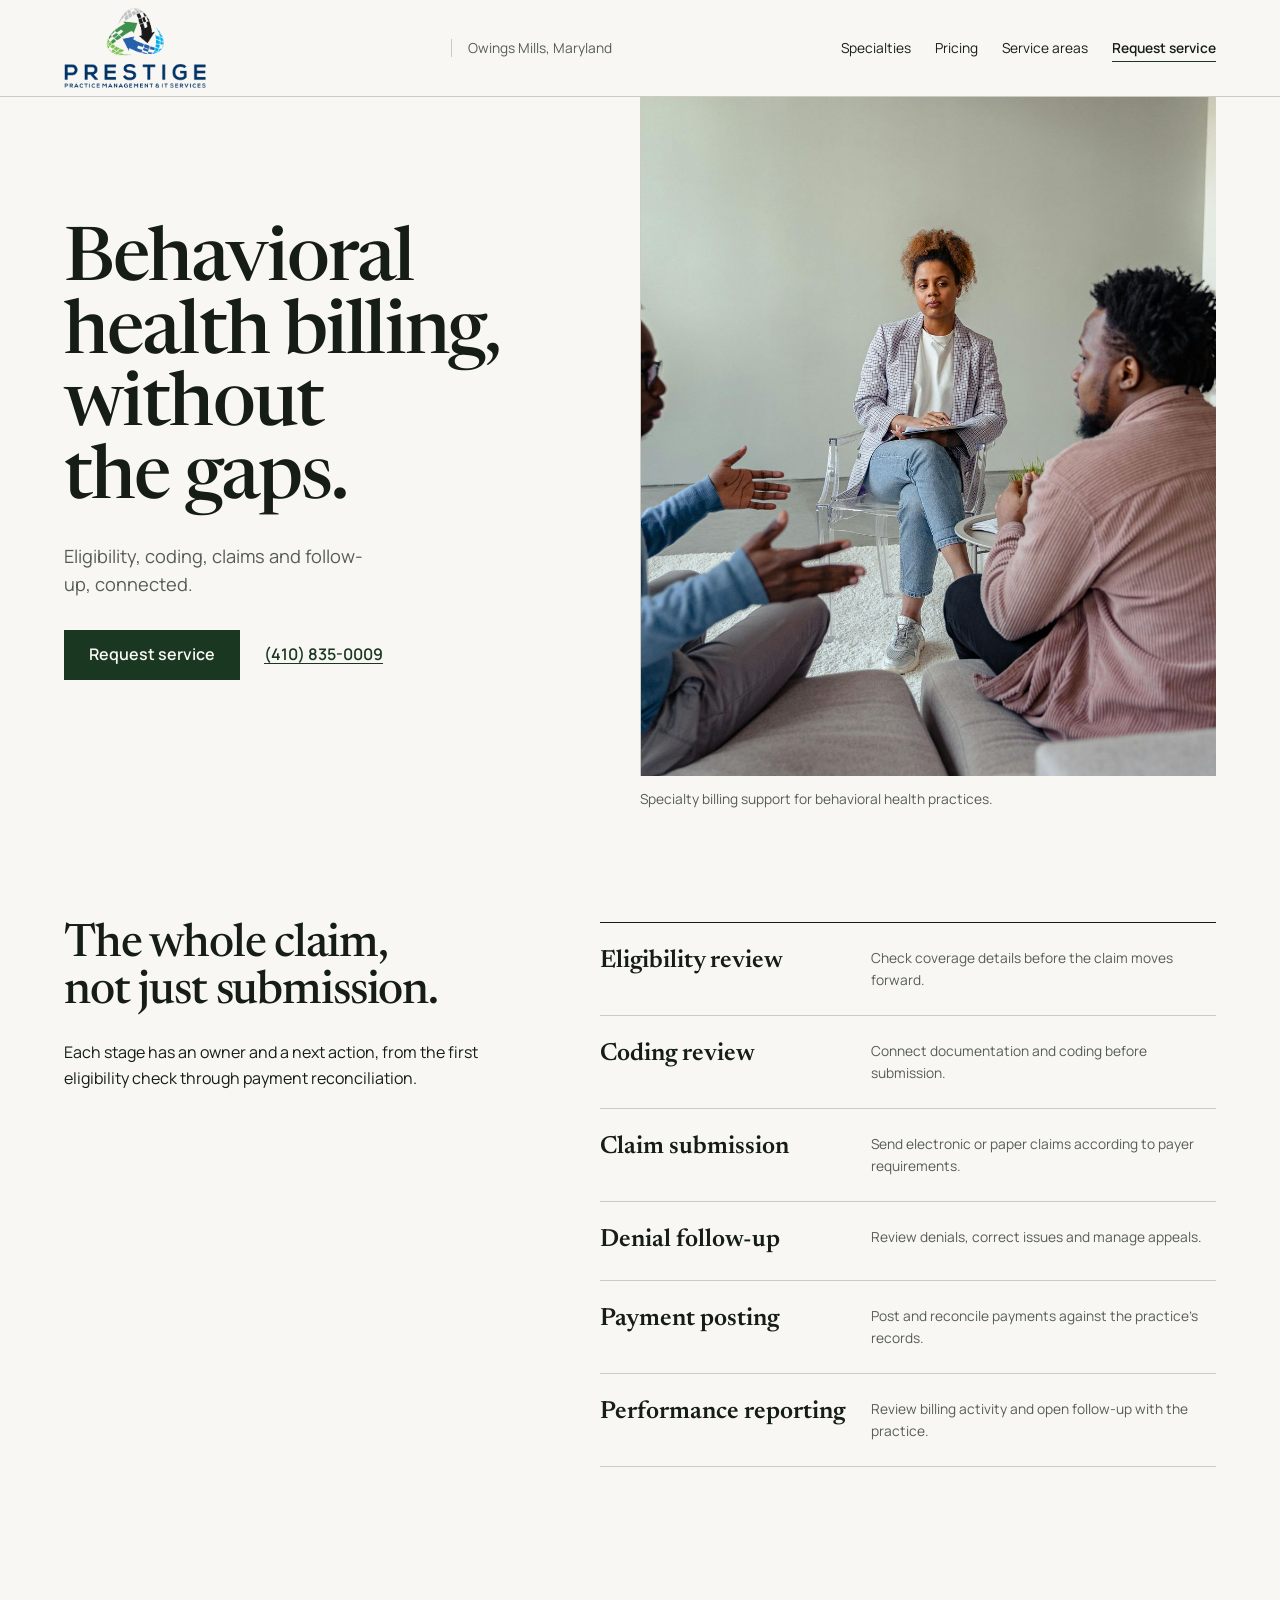
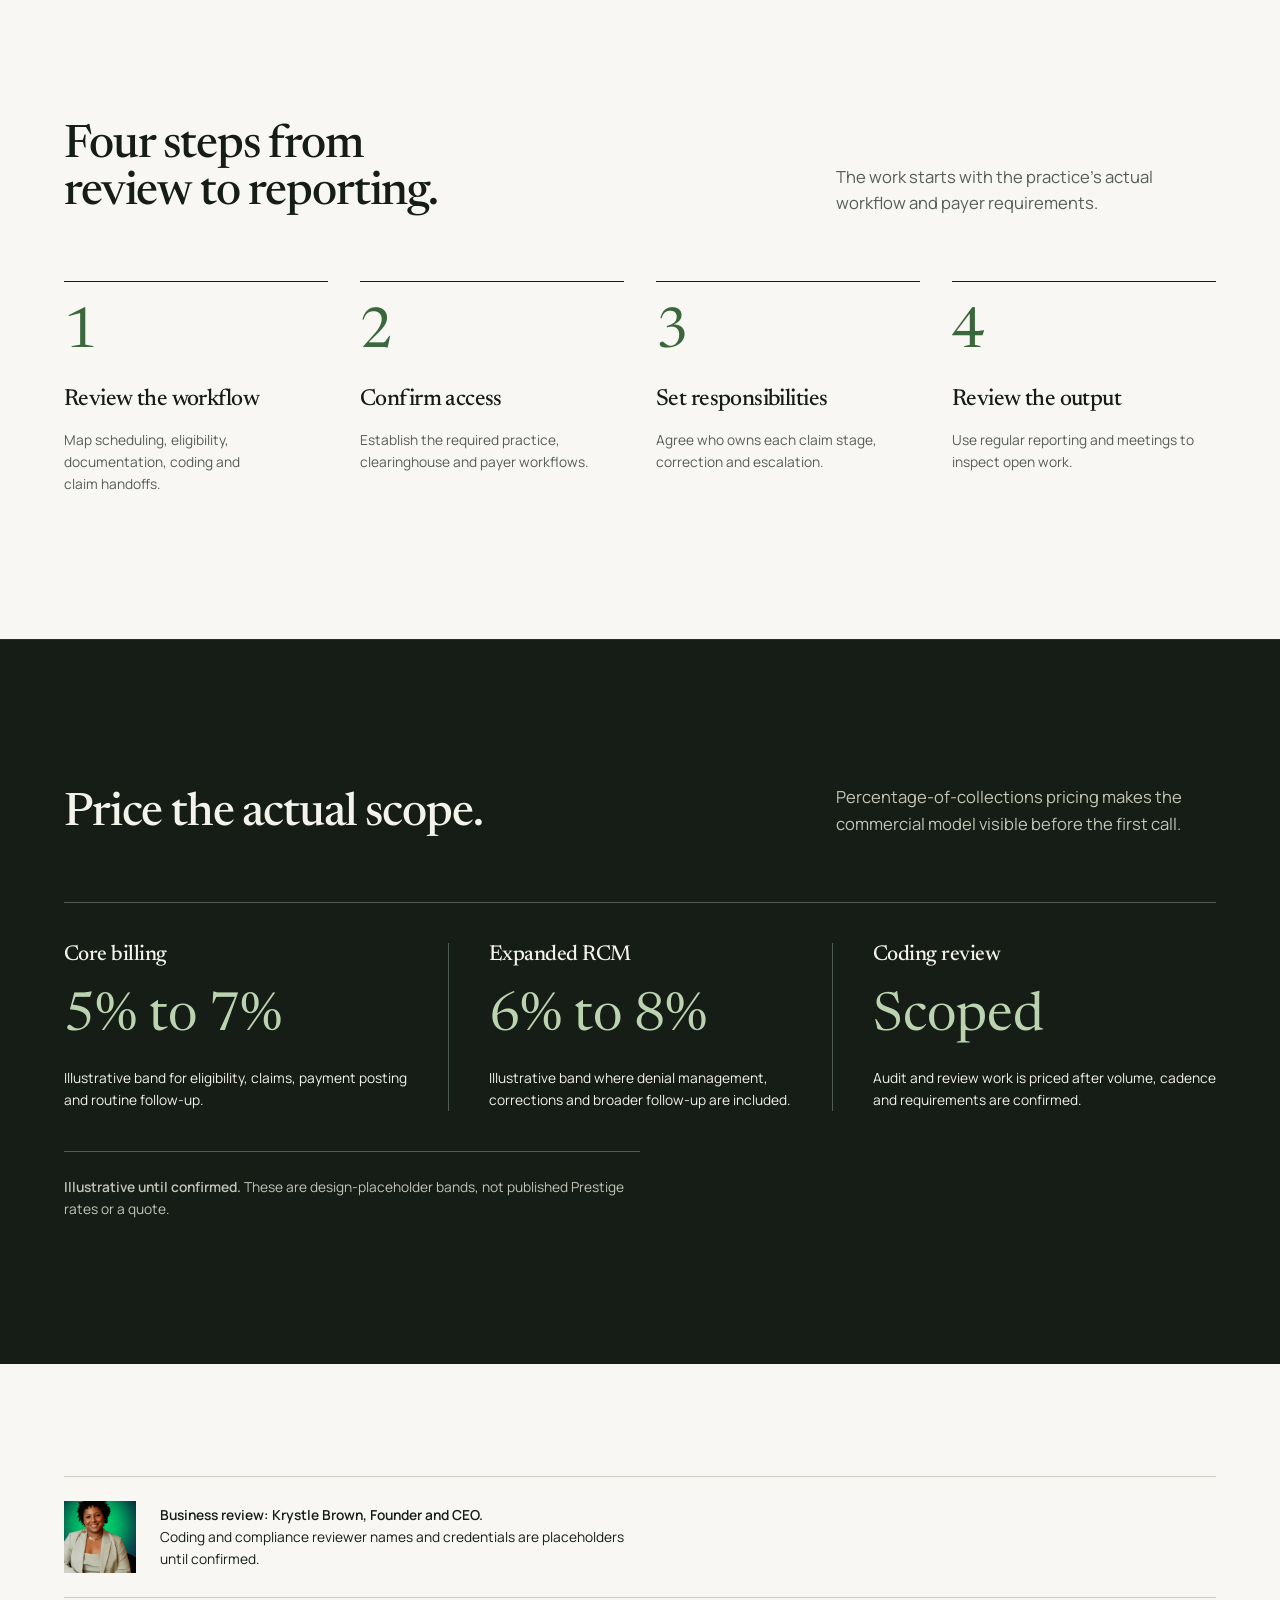
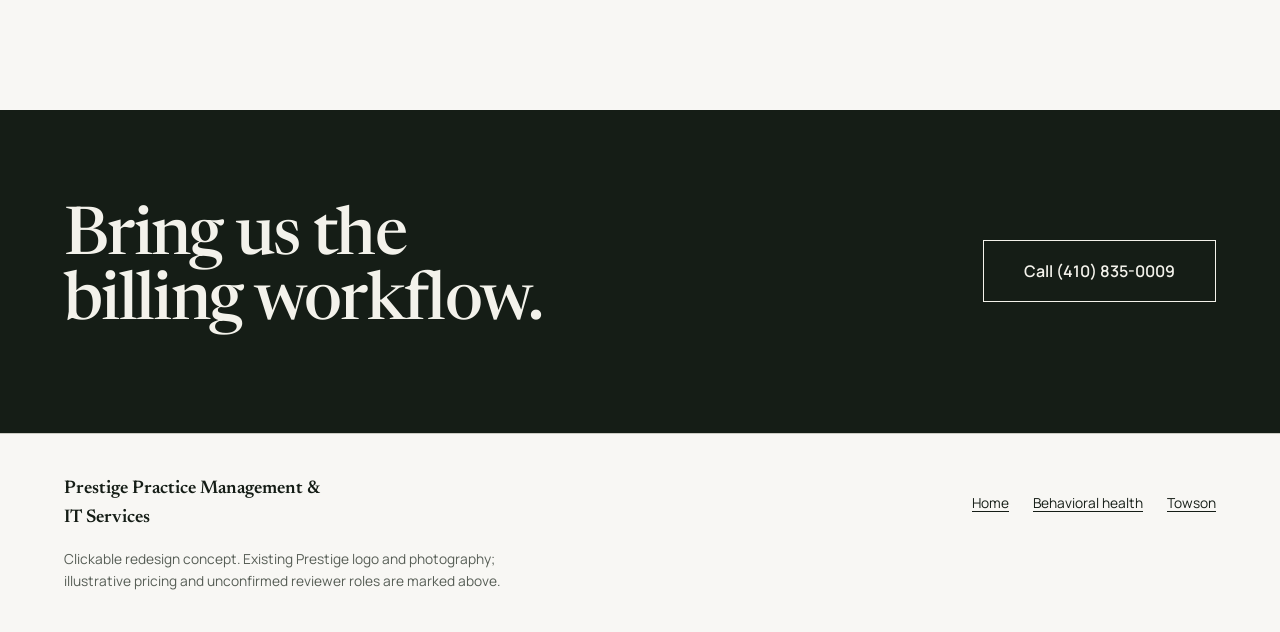
==== commit 6e3e1a3a: "Refine palette typography and add SEO structured data" ====
--- a/behavioral-health.html
+++ b/behavioral-health.html
@@ -5,6 +5,22 @@
   <meta name="viewport" content="width=device-width,initial-scale=1">
   <title>Behavioral Health Billing | Prestige PMIT</title>
   <meta name="description" content="Behavioral health billing support from Prestige PMIT, covering eligibility, claims, denials, payment posting and reporting.">
+  <meta property="og:type" content="website">
+  <meta property="og:title" content="Behavioral Health Billing | Prestige PMIT">
+  <meta property="og:description" content="Eligibility, coding, claims and follow-up connected for behavioral health practices.">
+  <meta property="og:url" content="https://majorctools.github.io/prestigepmit-redesign/behavioral-health.html">
+  <meta property="og:image" content="https://majorctools.github.io/prestigepmit-redesign/assets/behavioral-health.jpg">
+  <script type="application/ld+json">
+  {
+    "@context": "https://schema.org",
+    "@type": "Service",
+    "name": "Behavioral Health Billing",
+    "serviceType": "Medical billing and revenue cycle management",
+    "url": "https://majorctools.github.io/prestigepmit-redesign/behavioral-health.html",
+    "provider": {"@type": "Organization", "name": "Prestige Practice Management & IT Services", "url": "https://www.prestigepmit.com/", "telephone": "+1-410-835-0009"},
+    "areaServed": [{"@type": "State", "name": "Maryland"}, {"@type": "Country", "name": "United States"}]
+  }
+  </script>
   <link rel="preload" href="assets/behavioral-health.jpg" as="image" fetchpriority="high">
   <link rel="stylesheet" href="styles-v2.css">
   <script src="site.js" defer></script>
--- a/styles-v2.css
+++ b/styles-v2.css
@@ -1,21 +1,21 @@
-/* Hallmark · theme: custom · idea: "The billing office behind the practice, set like a working ledger" · vibe: "editorial, exact, grounded, confident" · genre: editorial · job: hire · hero: green editorial field with a decisive image edge · nav: quiet edge-aligned masthead · footer: contact ledger · posture: committed · axes: light/grotesk-heavy/cool-green · imagery: existing Prestige brand assets
+/* Hallmark · theme: custom · idea: "The billing office behind the practice, set like a working ledger" · vibe: "editorial, exact, grounded, confident" · genre: editorial · job: hire · hero: light editorial split with a medical-team image · nav: quiet edge-aligned masthead · footer: contact ledger · posture: restrained · axes: light/roman-serif/cool-green · imagery: existing Prestige brand assets
  * pre-emit critique: P5 H5 E4 S5 R4 V4 · weakest: E, the prior equal-card rhythm; resolved with a service ledger and a dominant first pricing band
- * hero-review: superseded by v2 art direction
- * finish-review: pending v2 review · gap: no before screenshots supplied
+ * open-design: editorial-monocle direction · artifact lint 0 P0 / 0 P1 / 0 P2
+ * hero-review: fix · 12 of 13 combined review findings resolved · remaining: owner-supplied hero image
+ * finish-review: fix · copy, pricing, phone URIs, reviewer strip and fold corrected
  */
-@font-face{font-family:Oswald;src:url("assets/oswald.woff2") format("woff2");font-style:normal;font-weight:700;font-display:swap}
-@font-face{font-family:Poppins;src:url("assets/poppins-regular.woff2") format("woff2");font-style:normal;font-weight:400;font-display:swap}
-@font-face{font-family:Poppins;src:url("assets/poppins-bold.woff2") format("woff2");font-style:normal;font-weight:700;font-display:swap}
+@font-face{font-family:Newsreader;src:url("assets/newsreader.woff2") format("woff2");font-style:normal;font-weight:400 600;font-display:swap}
+@font-face{font-family:Manrope;src:url("assets/manrope.woff2") format("woff2");font-style:normal;font-weight:400 600;font-display:swap}
 :root{
-  --color-paper:oklch(97.8% .008 125);--color-paper-2:oklch(94.5% .018 125);--color-paper-3:oklch(90% .034 125);
-  --color-ink:oklch(22% .028 145);--color-muted:oklch(45% .025 145);--color-rule:oklch(82% .028 130);
-  --color-brand:oklch(57% .12 137);--color-brand-deep:oklch(30% .065 145);--color-brand-bright:oklch(76% .18 132);
-  --color-brand-mid:oklch(43% .085 140);--color-accent-ink:oklch(98% .008 125);--color-focus:oklch(62% .18 137);
-  --color-on-dark:oklch(97% .012 125);--color-on-dark-muted:oklch(84% .025 125);--color-rule-on-dark:oklch(49% .045 145);
-  --font-display:Oswald,"Arial Narrow",sans-serif;--font-body:Poppins,system-ui,sans-serif;
-  --text-display:clamp(4.1rem,7.2vw,7.4rem);--text-display-s:clamp(3.4rem,5.5vw,5.2rem);--text-section:clamp(2.8rem,4.5vw,4.4rem);--text-title:1.6rem;--text-lead:1.2rem;--text-md:1rem;--text-sm:.88rem;
+  --color-paper:oklch(97.6% .004 90);--color-paper-2:oklch(94.5% .009 100);--color-paper-3:oklch(90% .014 110);
+  --color-ink:oklch(22% .018 150);--color-muted:oklch(47% .016 140);--color-rule:oklch(84% .012 110);
+  --color-brand:oklch(47% .085 145);--color-brand-deep:oklch(31% .055 150);--color-brand-bright:oklch(84% .055 135);
+  --color-brand-mid:oklch(58% .07 145);--color-accent-ink:oklch(98% .005 90);--color-focus:oklch(52% .14 145);
+  --color-on-dark:oklch(96% .01 100);--color-on-dark-muted:oklch(82% .02 110);--color-rule-on-dark:oklch(46% .025 150);
+  --font-display:Newsreader,"Iowan Old Style",Georgia,serif;--font-body:Manrope,system-ui,sans-serif;
+  --text-display:clamp(3.7rem,5.8vw,6.2rem);--text-display-s:clamp(3.2rem,4.8vw,4.6rem);--text-section:clamp(2.5rem,3.6vw,3.5rem);--text-title:1.45rem;--text-lead:1.14rem;--text-md:1rem;--text-sm:.86rem;
   --space-3xs:2px;--space-2xs:4px;--space-xs:8px;--space-sm:12px;--space-md:16px;--space-lg:24px;--space-xl:40px;--space-2xl:64px;--space-3xl:96px;--space-4xl:144px;
-  --section-gap-s:112px;--section-gap:152px;--container:1360px;--gutter:64px;--gap-columns:32px;
+  --section-gap-s:112px;--section-gap:144px;--container:1360px;--gutter:64px;--gap-columns:32px;
   --dur-micro:120ms;--dur-short:220ms;--ease-out:cubic-bezier(.16,1,.3,1);--z-nav:300;
 }
 *{box-sizing:border-box}
@@ -27,10 +27,10 @@
 a{color:inherit;text-decoration-thickness:1px;text-underline-offset:.2em}
 button,a{touch-action:manipulation}
 a:focus-visible,button:focus-visible,summary:focus-visible{outline:3px solid var(--color-focus);outline-offset:4px}
-h1,h2,h3{margin:0;font-family:var(--font-display);font-weight:700;line-height:1.04;letter-spacing:-.02em;text-wrap:balance;overflow-wrap:break-word;min-width:0}
-h1{font-size:var(--text-display);line-height:.96;max-width:11ch}
-h2{font-size:var(--text-section);max-width:14ch}
-h3{font-size:var(--text-title);line-height:1.15;max-width:28ch}
+h1,h2,h3{margin:0;font-family:var(--font-display);font-weight:500;line-height:1.02;letter-spacing:-.025em;text-wrap:balance;overflow-wrap:break-word;min-width:0;font-optical-sizing:auto}
+h1{font-size:var(--text-display);line-height:.98;max-width:12ch}
+h2{font-size:var(--text-section);max-width:16ch}
+h3{font-size:var(--text-title);line-height:1.18;max-width:28ch}
 p{margin:0;max-width:65ch;text-wrap:pretty}
 ul,ol{margin:0;padding:0}
 .container{width:100%;max-width:var(--container);margin-inline:auto;padding-inline:var(--gutter)}
@@ -46,28 +46,28 @@
 .nav-links a:hover{text-decoration:underline}
 .nav-links .nav-cta{border-bottom:1px solid var(--color-brand-deep);padding-bottom:var(--space-2xs);font-weight:700}
 .menu-toggle{display:none;border:1px solid var(--color-rule);background:var(--color-paper);color:var(--color-ink);font:var(--text-md) var(--font-body);min-height:44px;padding-inline:var(--space-md)}
-.hero{padding:0;background:var(--color-brand-deep);color:var(--color-on-dark)}
-.hero-grid{display:grid;grid-template-columns:minmax(0,7fr) minmax(0,5fr);gap:0;align-items:stretch;min-height:calc(100svh - 96px - 114px - 1px);width:100%}
-.hero-copy{display:flex;flex-direction:column;align-items:flex-start;justify-content:center;gap:var(--space-lg);padding-block:var(--space-xl);padding-right:var(--space-2xl)}
-.hero h1{color:var(--color-on-dark);max-width:10ch}
-.hero-copy .lead{font-size:var(--text-lead);line-height:1.55;max-width:40ch;color:var(--color-on-dark)}
+.hero{padding:0;background:var(--color-paper);color:var(--color-ink)}
+.hero-grid{display:grid;grid-template-columns:minmax(0,6fr) minmax(0,6fr);gap:0;align-items:stretch;min-height:calc(100svh - 97px - 90px);width:100%}
+.hero-copy{display:flex;flex-direction:column;align-items:flex-start;justify-content:center;gap:var(--space-lg);padding-block:var(--space-2xl);padding-right:var(--space-2xl)}
+.hero h1{color:var(--color-ink);max-width:12ch}
+.hero-copy .lead{font-size:var(--text-lead);line-height:1.55;max-width:38ch;color:var(--color-muted)}
 .hero-actions{display:flex;align-items:center;gap:var(--space-lg);flex-wrap:wrap;padding-top:var(--space-xs)}
-.button{display:inline-flex;align-items:center;justify-content:center;min-height:50px;padding-inline:var(--space-lg);border:1px solid var(--color-brand-bright);background:var(--color-brand-bright);color:var(--color-ink);font-weight:700;text-decoration:none;white-space:nowrap;transition:background-color var(--dur-micro) var(--ease-out),border-color var(--dur-micro) var(--ease-out)}
-.button:hover,.button:active{background:var(--color-on-dark);border-color:var(--color-on-dark)}
+.button{display:inline-flex;align-items:center;justify-content:center;min-height:50px;padding-inline:var(--space-lg);border:1px solid var(--color-brand-deep);background:var(--color-brand-deep);color:var(--color-accent-ink);font-weight:600;text-decoration:none;white-space:nowrap;transition:background-color var(--dur-micro) var(--ease-out),border-color var(--dur-micro) var(--ease-out)}
+.button:hover,.button:active{background:var(--color-brand);border-color:var(--color-brand)}
 .button:disabled,.menu-toggle:disabled{opacity:.55;cursor:not-allowed}
-.text-link{font-weight:700;white-space:nowrap}
-.hero .text-link{color:var(--color-brand-bright);text-decoration-color:var(--color-brand-bright)}
-.hero-figure{margin:0;min-width:0;position:relative;height:100%;display:flex}
-.hero-frame{width:100%;height:100%;min-height:100%;overflow:hidden;border-left:1px solid var(--color-rule-on-dark);background:var(--color-brand-mid);color:var(--color-on-dark)}
+.text-link{font-weight:600;white-space:nowrap}
+.hero .text-link{color:var(--color-brand-deep);text-decoration-color:var(--color-brand-deep)}
+.hero-figure{margin:0;min-width:0;height:100%;display:grid;grid-template-rows:minmax(0,1fr) auto}
+.hero-frame{width:100%;height:100%;min-height:0;overflow:hidden;border-left:1px solid var(--color-rule);background:var(--color-paper-2);color:var(--color-ink)}
 .hero-frame img{width:100%;height:100%;object-fit:cover;object-position:center}
-.hero-figure figcaption{position:absolute;left:var(--space-lg);bottom:var(--space-lg);z-index:2;background:var(--color-brand-deep);color:var(--color-on-dark);padding:var(--space-xs) var(--space-sm);font-size:var(--text-sm);max-width:34ch;font-variant-numeric:tabular-nums}
-.trust{background:var(--color-brand-bright);color:var(--color-ink);border-bottom:1px solid var(--color-brand-deep)}
-.trust-grid{display:grid;grid-template-columns:repeat(4,minmax(0,1fr));padding-block:var(--space-lg)}
-.fact{padding-inline:var(--space-lg);border-left:1px solid var(--color-brand-mid)}
+.hero-figure figcaption{background:var(--color-paper);color:var(--color-muted);padding-top:var(--space-sm);font-size:var(--text-sm);max-width:52ch;font-variant-numeric:tabular-nums}
+.trust{background:var(--color-paper-2);color:var(--color-ink);border-block:1px solid var(--color-rule)}
+.trust-grid{display:grid;grid-template-columns:repeat(4,minmax(0,1fr));padding-block:var(--space-md)}
+.fact{padding-inline:var(--space-lg);border-left:1px solid var(--color-rule)}
 .fact:first-child{border-left:0;padding-left:0}
 .fact:last-child{padding-right:0}
-.fact strong{display:block;font-family:var(--font-display);font-size:2.2rem;line-height:1;font-variant-numeric:tabular-nums}
-.fact span{display:block;font-size:var(--text-sm);padding-top:var(--space-xs);color:var(--color-brand-deep)}
+.fact strong{display:block;font-family:var(--font-body);font-weight:600;font-size:1.2rem;line-height:1.2;font-variant-numeric:tabular-nums;color:var(--color-brand-deep)}
+.fact span{display:block;font-size:var(--text-sm);padding-top:var(--space-2xs);color:var(--color-muted)}
 .section{padding-block:var(--section-gap)}
 .section--tight{padding-block:var(--section-gap-s)}
 .section-head{display:grid;grid-template-columns:minmax(0,7fr) minmax(0,5fr);gap:var(--gap-columns);align-items:end;padding-bottom:var(--space-2xl)}
@@ -108,12 +108,12 @@
 .author strong{font-family:var(--font-display);font-size:2rem;line-height:1.1}
 .author span{font-size:var(--text-sm);color:var(--color-muted)}
 .author-note{font-size:var(--text-sm);color:var(--color-muted);padding-top:var(--space-md)}
-.close{padding-block:var(--space-3xl);background:var(--color-brand-bright);color:var(--color-ink)}
+.close{padding-block:var(--space-3xl);background:var(--color-ink);color:var(--color-on-dark)}
 .close-grid{display:flex;align-items:center;justify-content:space-between;gap:var(--space-2xl)}
-.close h2{max-width:11ch;font-size:clamp(4rem,6.2vw,6.2rem);line-height:.94}
+.close h2{max-width:12ch;font-size:clamp(3.4rem,5.2vw,5.2rem);line-height:.98}
 .close-actions{flex-shrink:0}
-.close .button{background:transparent;border-color:var(--color-ink);color:var(--color-ink);min-height:62px;padding-inline:var(--space-xl);font-size:1.05rem}
-.close .button:hover{background:var(--color-brand-deep);border-color:var(--color-brand-deep)}
+.close .button{background:transparent;border-color:var(--color-on-dark);color:var(--color-on-dark);min-height:62px;padding-inline:var(--space-xl);font-size:1rem}
+.close .button:hover{background:var(--color-on-dark);border-color:var(--color-on-dark);color:var(--color-ink)}
 .site-footer{padding-block:var(--space-xl);border-top:1px solid var(--color-rule)}
 .footer-grid{display:flex;align-items:center;justify-content:space-between;gap:var(--space-lg)}
 .footer-grid>strong{font-family:var(--font-display);font-size:1.15rem;max-width:24ch}
@@ -152,10 +152,10 @@
 summary::after{content:"+";position:absolute;right:0;top:var(--space-lg);font-family:var(--font-body)}
 details[open] summary::after{content:"−"}
 details p{padding-bottom:var(--space-lg);max-width:62ch}
-.hero .town-list{border-top-color:var(--color-rule-on-dark);align-self:center;padding-right:var(--space-2xl)}
-.hero .town-list li{border-bottom-color:var(--color-rule-on-dark)}
-.hero .town-list strong{color:var(--color-on-dark)}
-.hero .town-list span{color:var(--color-on-dark-muted)}
+.hero .town-list{border-top-color:var(--color-ink);align-self:center;padding-right:var(--space-2xl)}
+.hero .town-list li{border-bottom-color:var(--color-rule)}
+.hero .town-list strong{color:var(--color-ink)}
+.hero .town-list span{color:var(--color-muted)}
 @media(max-width:1100px){
   :root{--gutter:40px;--gap-columns:24px;--section-gap:128px;--section-gap-s:96px}
   .brand-note{display:none}
@@ -174,9 +174,9 @@
   .hero-grid{grid-template-columns:minmax(0,1fr);min-height:auto}
   .hero-copy{padding-block:var(--space-2xl);padding-right:0;gap:var(--space-md)}
   .hero h1{max-width:12ch}
-  .hero-figure{height:auto;flex-direction:column}
-  .hero-frame{height:340px;flex-shrink:0;border-left:0;border-top:1px solid var(--color-rule-on-dark)}
-  .hero-figure figcaption{position:static;max-width:none;background:var(--color-brand-mid);color:var(--color-on-dark);padding:var(--space-sm) var(--space-md)}
+  .hero-figure{height:auto;display:block}
+  .hero-frame{height:340px;flex-shrink:0;border-left:0;border-top:1px solid var(--color-rule)}
+  .hero-figure figcaption{max-width:none;padding:var(--space-sm) 0 0}
   .trust-grid{grid-template-columns:repeat(2,minmax(0,1fr))}
   .fact{padding-inline:var(--space-md)}
   .fact:nth-child(3){border-left:0;padding-left:0}
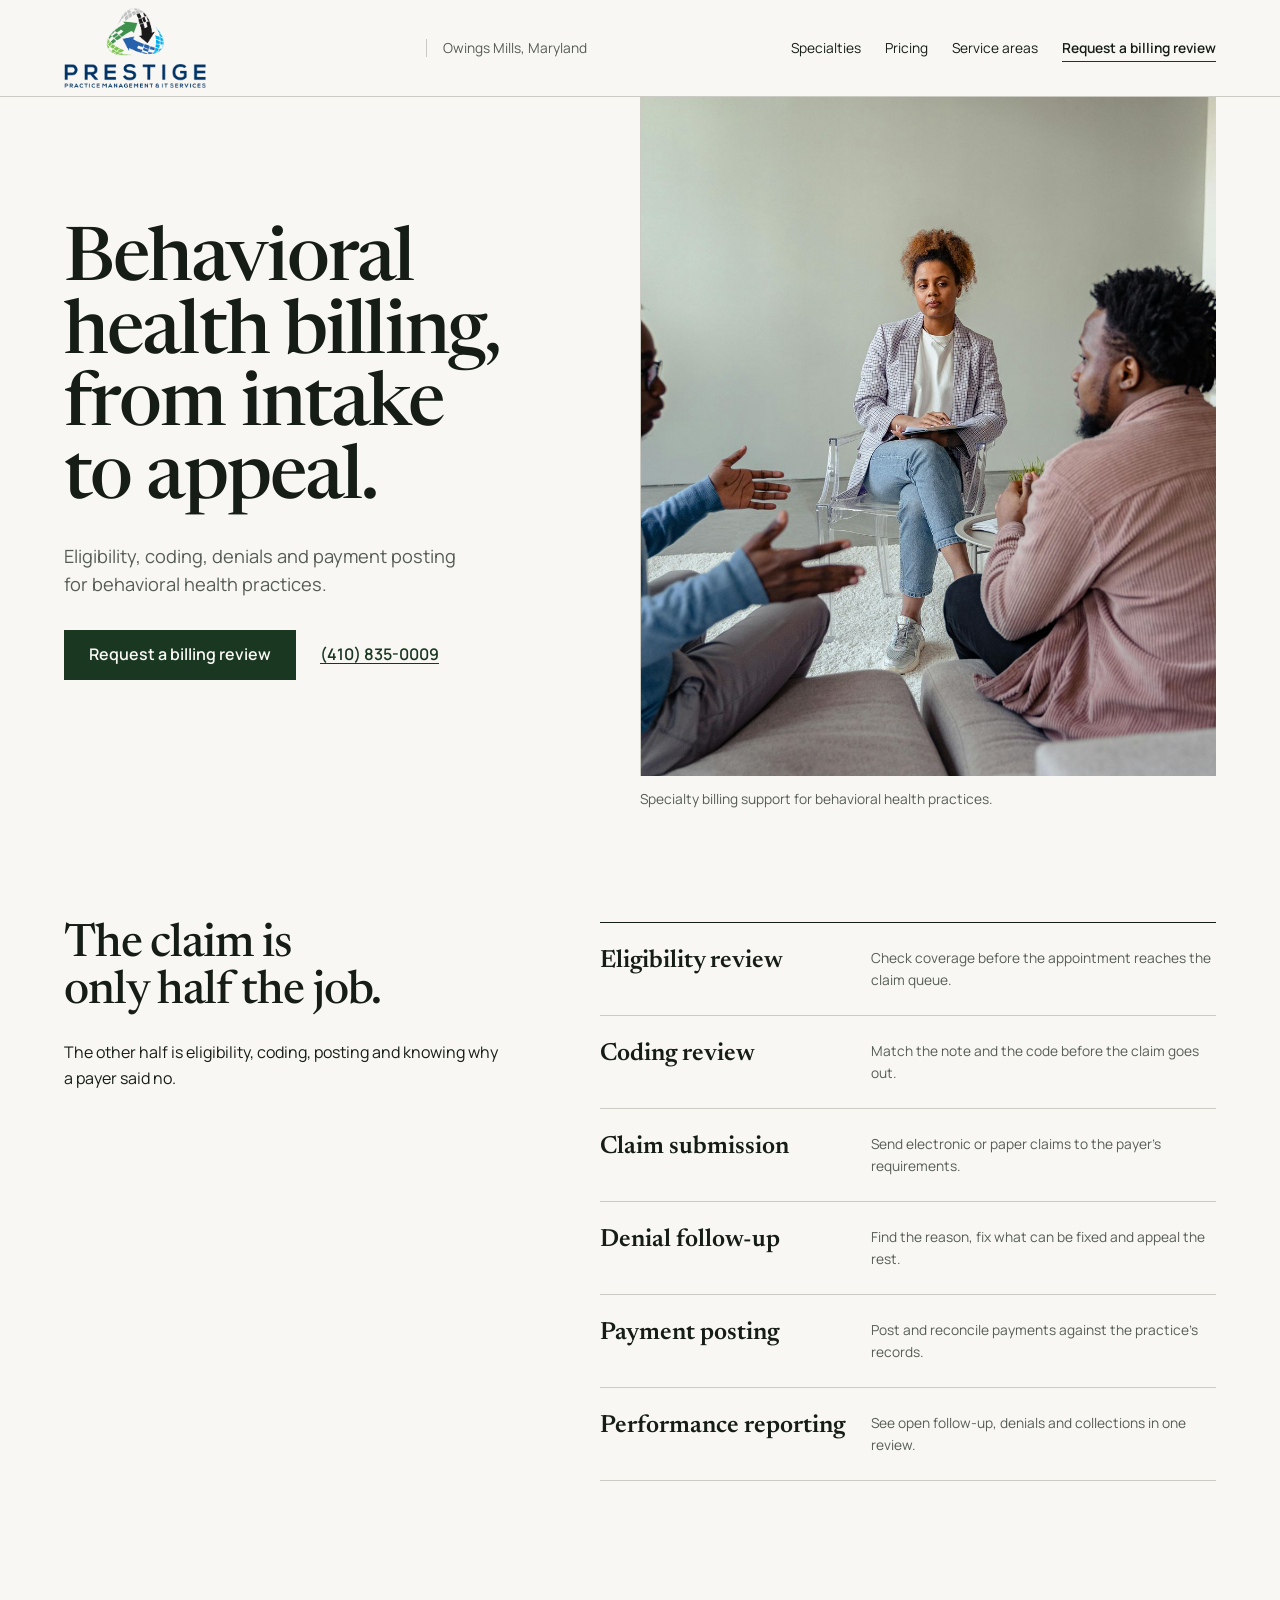
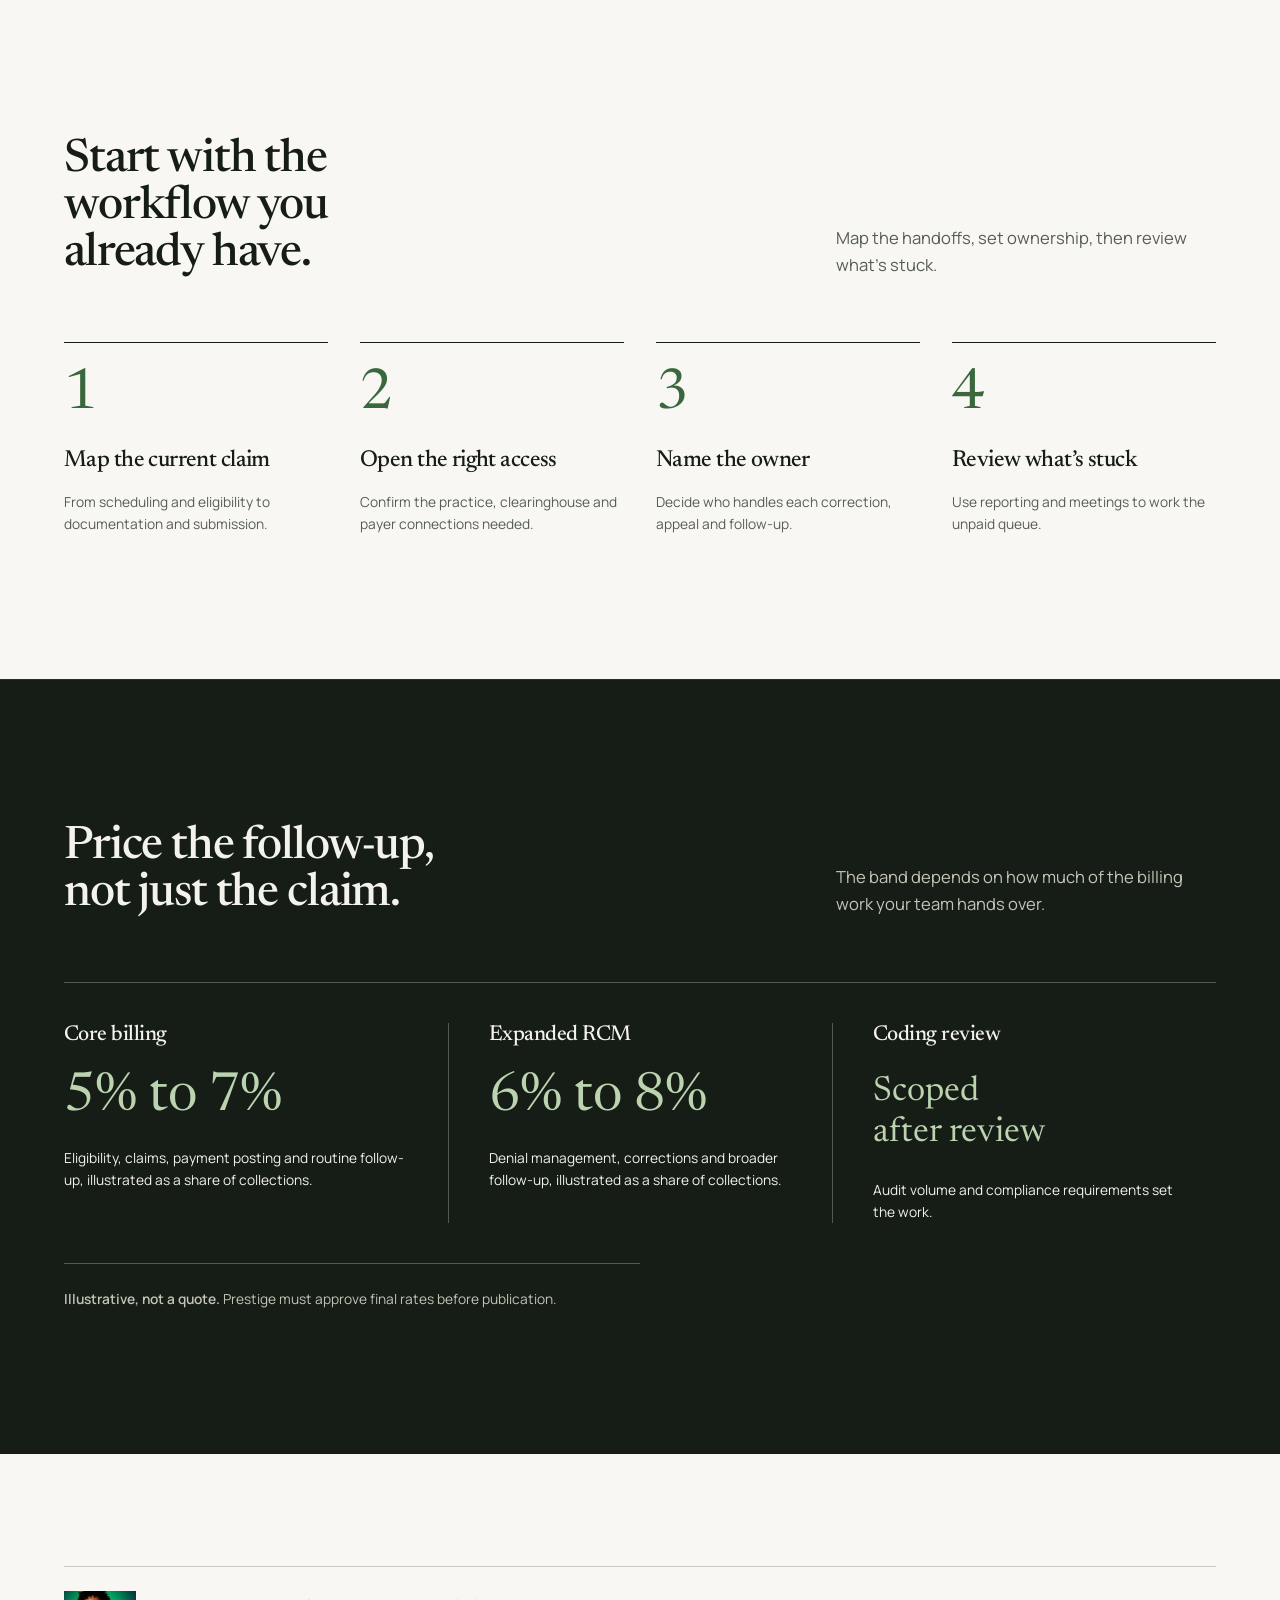
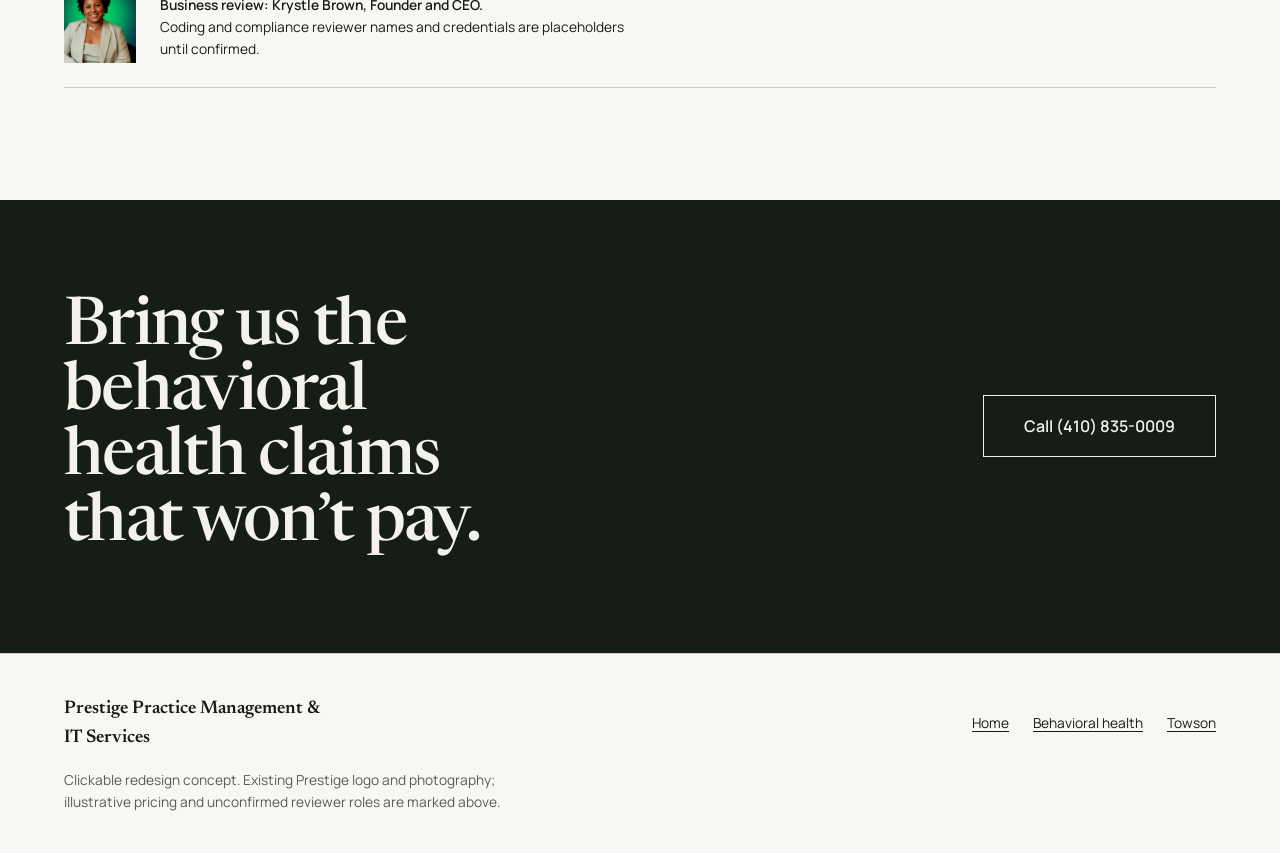
==== commit 66d56f85: "Replace generic copy with claim and location specific content" ====
--- a/behavioral-health.html
+++ b/behavioral-health.html
@@ -7,7 +7,7 @@
   <meta name="description" content="Behavioral health billing support from Prestige PMIT, covering eligibility, claims, denials, payment posting and reporting.">
   <meta property="og:type" content="website">
   <meta property="og:title" content="Behavioral Health Billing | Prestige PMIT">
-  <meta property="og:description" content="Eligibility, coding, claims and follow-up connected for behavioral health practices.">
+  <meta property="og:description" content="Eligibility, coding, denials and payment posting for behavioral health practices.">
   <meta property="og:url" content="https://majorctools.github.io/prestigepmit-redesign/behavioral-health.html">
   <meta property="og:image" content="https://majorctools.github.io/prestigepmit-redesign/assets/behavioral-health.jpg">
   <script type="application/ld+json">
@@ -32,7 +32,7 @@
       <a class="brand" href="index.html" aria-label="Prestige PMIT home"><img src="assets/prestige-logo.png" width="1566" height="910" alt="Prestige Practice Management & IT Services"></a><span class="brand-note">Owings Mills, Maryland</span>
       <button class="menu-toggle" type="button" aria-expanded="false" aria-controls="nav-links">Menu</button>
       <ul class="nav-links" id="nav-links">
-        <li><a href="index.html#specialties">Specialties</a></li><li><a href="#pricing">Pricing</a></li><li><a href="towson.html">Service areas</a></li><li><a class="nav-cta" href="#request">Request service</a></li>
+        <li><a href="index.html#specialties">Specialties</a></li><li><a href="#pricing">Pricing</a></li><li><a href="towson.html">Service areas</a></li><li><a class="nav-cta" href="#request">Request a billing review</a></li>
       </ul>
     </div>
   </header>
@@ -40,9 +40,9 @@
     <section class="hero" data-od-id="hero">
       <div class="container hero-grid">
         <div class="hero-copy">
-          <h1>Behavioral health billing, without the gaps.</h1>
-          <p class="lead">Eligibility, coding, claims and follow-up, connected.</p>
-          <div class="hero-actions"><a class="button" href="#request">Request service</a><a class="text-link" href="tel:+14108350009">(410) 835-0009</a></div>
+          <h1>Behavioral health billing, from intake to appeal.</h1>
+          <p class="lead">Eligibility, coding, denials and payment posting for behavioral health practices.</p>
+          <div class="hero-actions"><a class="button" href="#request">Request a billing review</a><a class="text-link" href="tel:+14108350009">(410) 835-0009</a></div>
         </div>
         <figure class="hero-figure"><div class="hero-frame"><img src="assets/behavioral-health.jpg" width="1920" height="1280" alt="A behavioral health consultation" style="object-position:center" fetchpriority="high" decoding="async"></div><figcaption>Specialty billing support for behavioral health practices.</figcaption></figure>
       </div>
@@ -50,39 +50,39 @@
 
     <section class="section section--tight" data-od-id="scope">
       <div class="container split">
-        <div class="split-copy"><h2>The whole claim, not just submission.</h2><p>Each stage has an owner and a next action, from the first eligibility check through payment reconciliation.</p></div>
+        <div class="split-copy"><h2>The claim is only half the job.</h2><p>The other half is eligibility, coding, posting and knowing why a payer said no.</p></div>
         <ul class="check-list">
-          <li><strong>Eligibility review</strong><span>Check coverage details before the claim moves forward.</span></li>
-          <li><strong>Coding review</strong><span>Connect documentation and coding before submission.</span></li>
-          <li><strong>Claim submission</strong><span>Send electronic or paper claims according to payer requirements.</span></li>
-          <li><strong>Denial follow-up</strong><span>Review denials, correct issues and manage appeals.</span></li>
+          <li><strong>Eligibility review</strong><span>Check coverage before the appointment reaches the claim queue.</span></li>
+          <li><strong>Coding review</strong><span>Match the note and the code before the claim goes out.</span></li>
+          <li><strong>Claim submission</strong><span>Send electronic or paper claims to the payer’s requirements.</span></li>
+          <li><strong>Denial follow-up</strong><span>Find the reason, fix what can be fixed and appeal the rest.</span></li>
           <li><strong>Payment posting</strong><span>Post and reconcile payments against the practice’s records.</span></li>
-          <li><strong>Performance reporting</strong><span>Review billing activity and open follow-up with the practice.</span></li>
+          <li><strong>Performance reporting</strong><span>See open follow-up, denials and collections in one review.</span></li>
         </ul>
       </div>
     </section>
 
     <section class="section" data-od-id="process">
       <div class="container">
-        <div class="section-head"><h2>Four steps from review to reporting.</h2><p>The work starts with the practice’s actual workflow and payer requirements.</p></div>
+        <div class="section-head"><h2>Start with the workflow you already have.</h2><p>Map the handoffs, set ownership, then review what’s stuck.</p></div>
         <ol class="steps">
-          <li><h3>Review the workflow</h3><p>Map scheduling, eligibility, documentation, coding and claim handoffs.</p></li>
-          <li><h3>Confirm access</h3><p>Establish the required practice, clearinghouse and payer workflows.</p></li>
-          <li><h3>Set responsibilities</h3><p>Agree who owns each claim stage, correction and escalation.</p></li>
-          <li><h3>Review the output</h3><p>Use regular reporting and meetings to inspect open work.</p></li>
+          <li><h3>Map the current claim</h3><p>From scheduling and eligibility to documentation and submission.</p></li>
+          <li><h3>Open the right access</h3><p>Confirm the practice, clearinghouse and payer connections needed.</p></li>
+          <li><h3>Name the owner</h3><p>Decide who handles each correction, appeal and follow-up.</p></li>
+          <li><h3>Review what’s stuck</h3><p>Use reporting and meetings to work the unpaid queue.</p></li>
         </ol>
       </div>
     </section>
 
     <section class="section pricing" id="pricing" data-od-id="pricing">
       <div class="container">
-        <div class="section-head"><h2>Price the actual scope.</h2><p>Percentage-of-collections pricing makes the commercial model visible before the first call.</p></div>
+        <div class="section-head"><h2>Price the follow-up, not just the claim.</h2><p>The band depends on how much of the billing work your team hands over.</p></div>
         <div class="price-grid">
-          <article class="price"><h3>Core billing</h3><div class="amount">5% to 7%</div><p>Illustrative band for eligibility, claims, payment posting and routine follow-up.</p></article>
-          <article class="price"><h3>Expanded RCM</h3><div class="amount">6% to 8%</div><p>Illustrative band where denial management, corrections and broader follow-up are included.</p></article>
-          <article class="price"><h3>Coding review</h3><div class="amount">Scoped</div><p>Audit and review work is priced after volume, cadence and requirements are confirmed.</p></article>
+          <article class="price"><h3>Core billing</h3><div class="amount">5% to 7%</div><p>Eligibility, claims, payment posting and routine follow-up, illustrated as a share of collections.</p></article>
+          <article class="price"><h3>Expanded RCM</h3><div class="amount">6% to 8%</div><p>Denial management, corrections and broader follow-up, illustrated as a share of collections.</p></article>
+          <article class="price"><h3>Coding review</h3><div class="amount amount--text">Scoped after review</div><p>Audit volume and compliance requirements set the work.</p></article>
         </div>
-        <p class="price-note"><strong>Illustrative until confirmed.</strong> These are design-placeholder bands, not published Prestige rates or a quote.</p>
+        <p class="price-note"><strong>Illustrative, not a quote.</strong> Prestige must approve final rates before publication.</p>
       </div>
     </section>
 
@@ -92,7 +92,7 @@
       </div>
     </section>
 
-    <section class="close" id="request" data-od-id="request"><div class="container close-grid"><h2>Bring us the billing workflow.</h2><div class="close-actions"><a class="button" href="tel:+14108350009">Call (410) 835-0009</a></div></div></section>
+    <section class="close" id="request" data-od-id="request"><div class="container close-grid"><h2>Bring us the behavioral health claims that won’t pay.</h2><div class="close-actions"><a class="button" href="tel:+14108350009">Call (410) 835-0009</a></div></div></section>
   </main>
   <footer class="site-footer"><div class="container"><div class="footer-grid"><strong>Prestige Practice Management & IT Services</strong><nav class="footer-links" aria-label="Footer"><a href="index.html">Home</a><a href="behavioral-health.html">Behavioral health</a><a href="towson.html">Towson</a></nav></div><p class="prototype-note">Clickable redesign concept. Existing Prestige logo and photography; illustrative pricing and unconfirmed reviewer roles are marked above.</p></div></footer>
 </body>
--- a/styles-v2.css
+++ b/styles-v2.css
@@ -106,6 +106,8 @@
 .authors{border-top:1px solid var(--color-ink)}
 .author{display:grid;grid-template-columns:minmax(0,1.2fr) minmax(0,.9fr) minmax(0,1.4fr);gap:var(--space-lg);padding-block:var(--space-lg);border-bottom:1px solid var(--color-rule);align-items:baseline}
 .author strong{font-family:var(--font-display);font-size:2rem;line-height:1.1}
+.author-identity{display:flex;align-items:center;gap:var(--space-md);min-width:0}
+.author-photo{width:80px;height:96px;object-fit:cover;object-position:center 18%;flex-shrink:0}
 .author span{font-size:var(--text-sm);color:var(--color-muted)}
 .author-note{font-size:var(--text-sm);color:var(--color-muted);padding-top:var(--space-md)}
 .close{padding-block:var(--space-3xl);background:var(--color-ink);color:var(--color-on-dark)}
